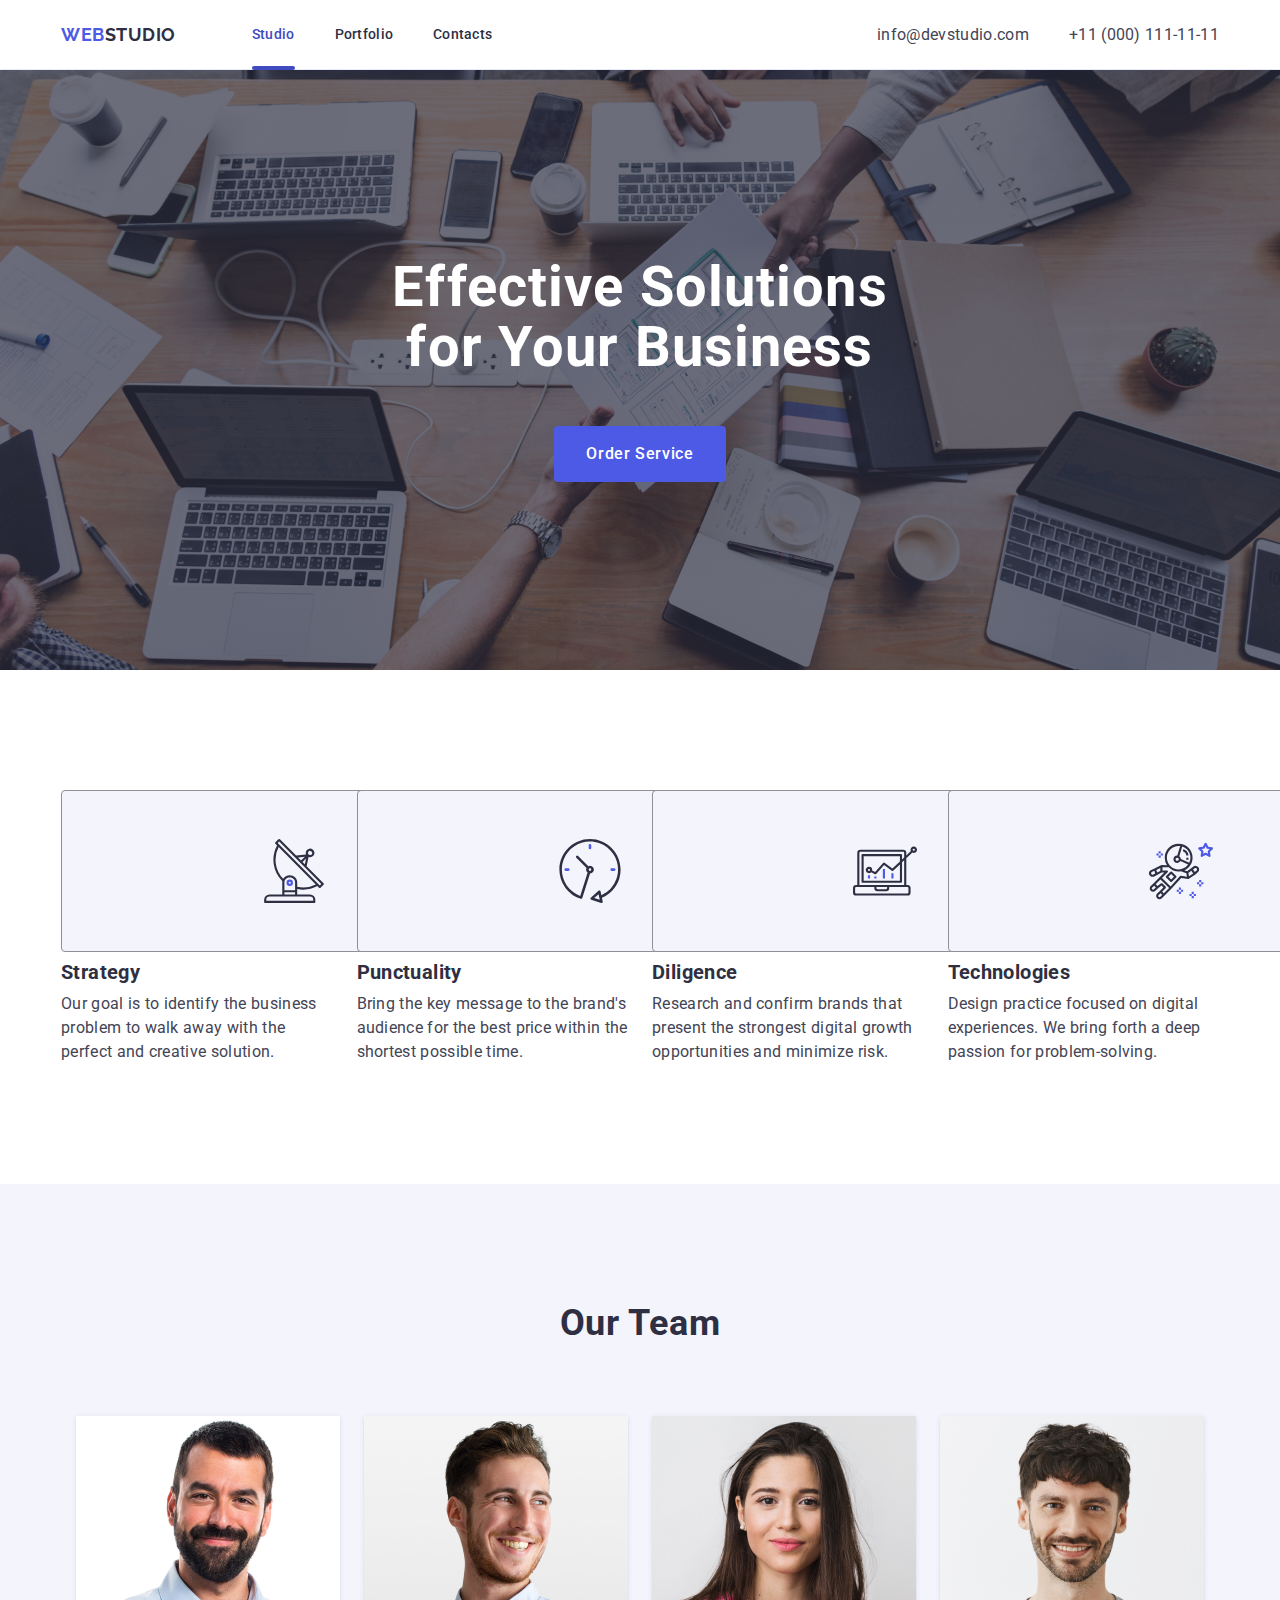
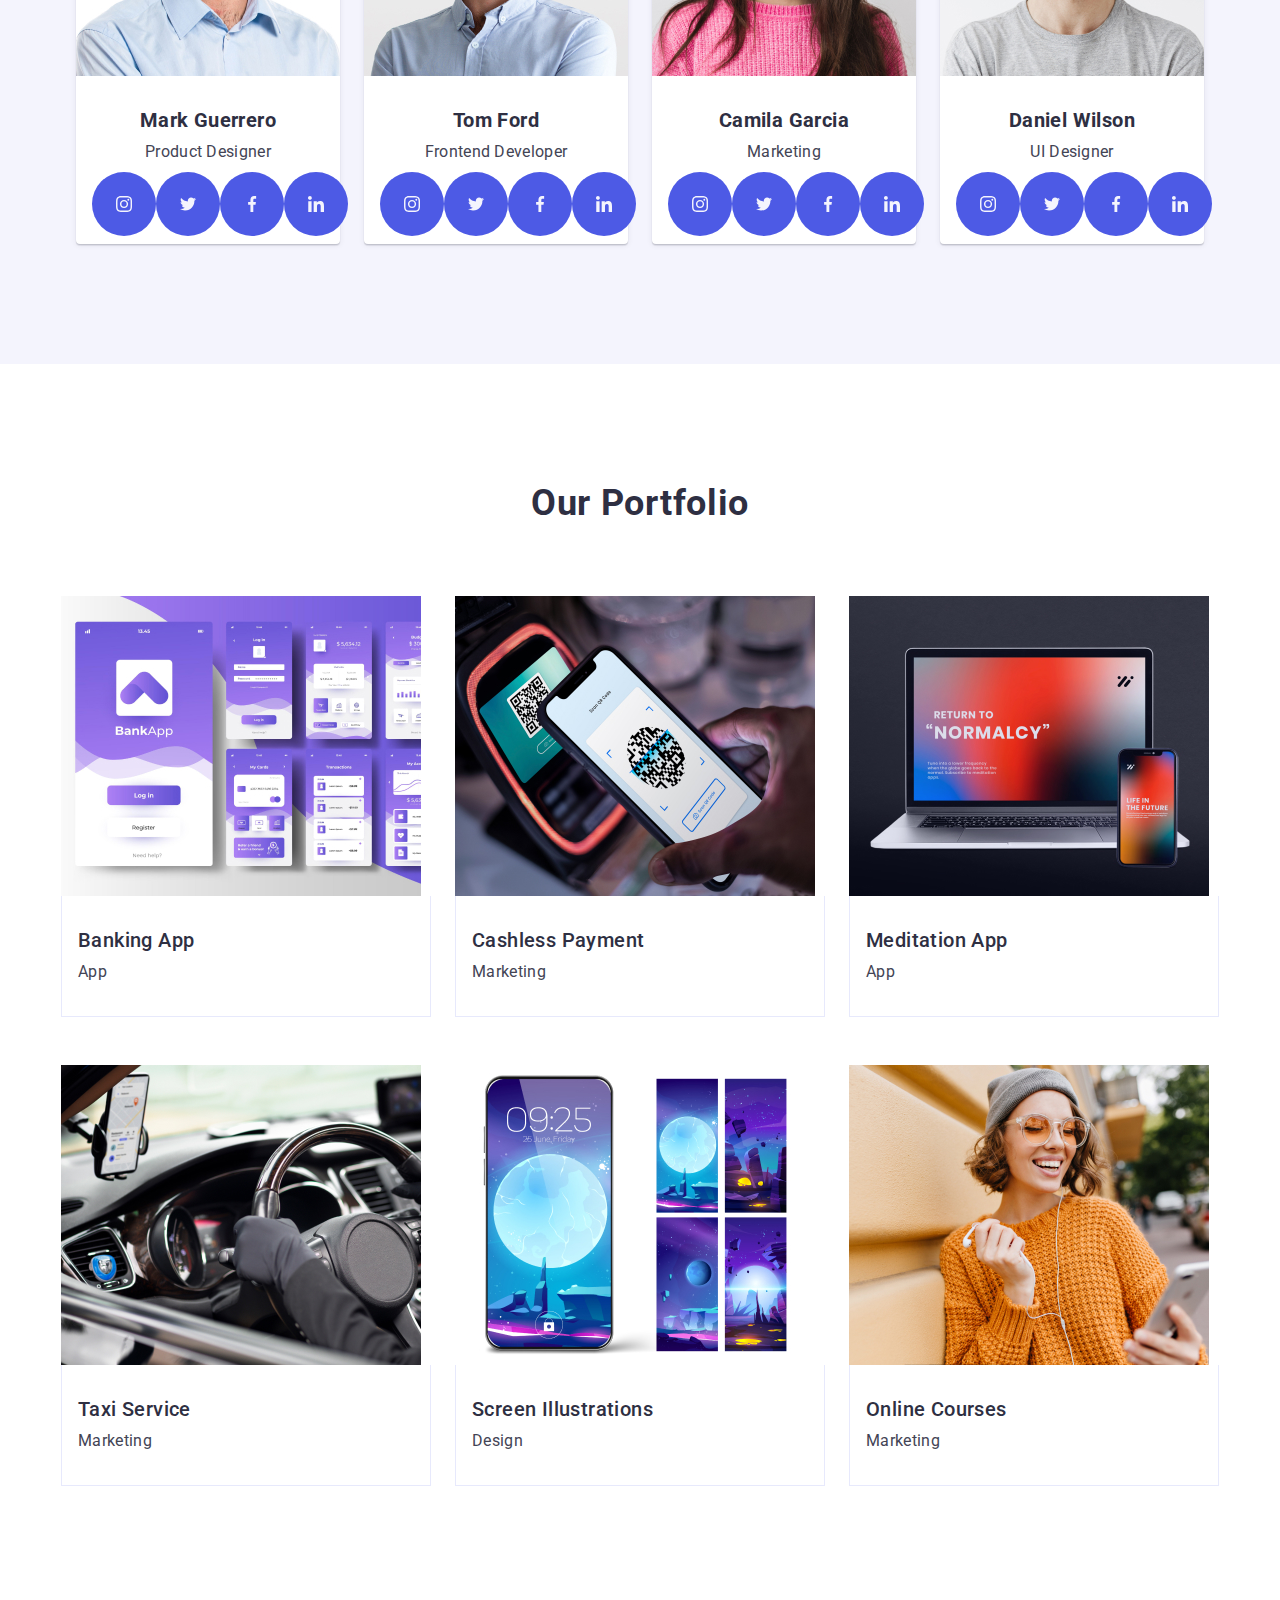
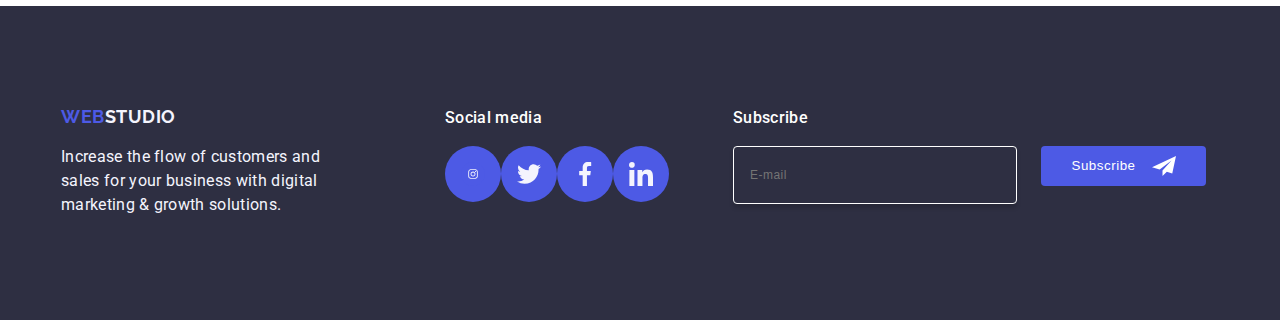
==== index.html @ 051423ef "Update index.html" ====
<!DOCTYPE html>
<html lang="en">
  <head>
    <meta charset="UTF-8" />
    <meta name="viewport" content="width=device-width, initial-scale=1.0" />
    <link rel="preconnect" href="https://fonts.googleapis.com" />
    <link rel="preconnect" href="https://fonts.gstatic.com" crossorigin />

    <link
      href="https://fonts.googleapis.com/css2?family=Raleway:wght@700&family=Roboto:wght@400;500;700&display=swap"
      rel="stylesheet"
    />
    <title>Document</title>
    <link
      rel="stylesheet"
      href="https://cdnjs.cloudflare.com/ajax/libs/modern-normalize/2.0.0/modern-normalize.min.css"
      integrity="sha512-4xo8blKMVCiXpTaLzQSLSw3KFOVPWhm/TRtuPVc4WG6kUgjH6J03IBuG7JZPkcWMxJ5huwaBpOpnwYElP/m6wg=="
      crossorigin="anonymous"
      referrerpolicy="no-referrer"
    />
    <link rel="stylesheet" href="./css/styles.css" />
  </head>
  <body>
    <!-- HEADER -->

    <header class="main-page">
      <div class="top-page container">
        <nav class="main-page-nav">
          <a class="logo" href="./index.html"
            >Web<span class="logo-studio">Studio</span></a
          >
          <ul class="nav-link-ul">
            <li class="nav-link-li">
              <a class="nav-link nav-link-aft" href="./index.html">Studio</a>
            </li>
            <li class="nav-link-li">
              <a class="nav-link" href="">Portfolio</a>
            </li>
            <li class="nav-link-li">
              <a class="nav-link" href="">Contacts</a>
            </li>
          </ul>
        </nav>

        <address class="address-link">
          <ul class="address-link-ul">
            <li>
              <a class="link" href="mailto:info@devstudio.com"
                >info@devstudio.com</a
              >
            </li>
            <li>
              <a class="link" href="tel:+110001111111">+11 (000) 111-11-11</a>
            </li>
          </ul>
        </address>
        <button class="open-menu-btn" type="button">
          <svg class="open-menu-icon" width="24" height="24">
            <use href="./images/icons.svg#icon-icon-menu"></use>
          </svg>
        </button>
      </div>
      <!-- MOBILE MENU -->

      <div class="mobile-menu">
        <button class="mobile-menu-btn" type="button">
          <svg class="mobile-menu-svg" width="8" height="8">
            <use href="./images/icons.svg#icon-close"></use>
          </svg>
        </button>
        <div>
          <nav class="mobile-menu-nav">
            <ul class="mobile-nav-list">
              <li>
                <a class="mobile-nav-link nav-link-aft" href="./index.html"
                  >Studio</a
                >
              </li>
              <li><a class="mobile-nav-link" href="">Portfolio</a></li>
              <li><a class="mobile-nav-link" href="">Contacts</a></li>
            </ul>
          </nav>
        </div>
        <div>
          <address class="mobile-address">
            <ul class="mobile-address-list">
              <li class="mobile-address-item">
                <a class="mobile-address-link" href="tel:+110001111111"
                  >+11 (000) 111-11-11</a
                >
              </li>
              <li class="mobile-address-item">
                <a
                  class="mobile-address-link mobile-mailto"
                  href="mailto:info@devstudio.com"
                  >info@devstudio.com</a
                >
              </li>
            </ul>
          </address>
          <ul class="mobile-icon">
            <li class="mobile-list-icon">
              <a
                class="mobile-icon-link"
                href="https://www.instagram.com/"
                target="_blank"
              >
                <svg class="mobile-svg" width="24" height="24">
                  <use href="./images/icons.svg#icon-instagram"></use>
                </svg>
              </a>
            </li>
            <li class="mobile-list-icon">
              <a
                class="mobile-icon-link"
                href="https://twitter.com/"
                target="_blank"
              >
                <svg class="mobile-svg" width="24" height="24">
                  <use href="./images/icons.svg#icon-twitter"></use>
                </svg>
              </a>
            </li>
            <li class="mobile-list-icon">
              <a
                class="mobile-icon-link"
                href="https://www.facebook.com/"
                target="_blank"
              >
                <svg class="mobile-svg" width="24" height="24">
                  <use href="./images/icons.svg#icon-facebook"></use>
                </svg>
              </a>
            </li>
            <li class="mobile-list-icon">
              <a
                class="mobile-icon-link"
                href="https://www.linkedin.com/"
                target="_blank"
              >
                <svg class="mobile-svg" width="24" height="24">
                  <use href="./images/icons.svg#icon-linkedin"></use>
                </svg>
              </a>
            </li>
          </ul>
        </div>
      </div>
    </header>
    <main>
      <!-- SECTION HERO -->

      <section class="hero">
        <div class="container">
          <h1 class="hero-fsb">Effective Solutions for Your Business</h1>
          <button class="container-hero-fsb" type="button">
            Order Service
          </button>
        </div>
      </section>

      <!-- SECTION TASKS -->

      <section class="tasks">
        <div class="container">
          <h2 class="visually-hidden">Features</h2>
          <ul class="tasks-two-ul">
            <li class="tasks-container">
              <div class="icons-one">
                <svg class="icons-styles" width="64" height="64">
                  <use href="./images/icons.svg#icon-antenna"></use>
                </svg>
              </div>
              <h3 class="tasks-two">Strategy</h3>
              <p class="tasks-text">
                Our goal is to identify the business problem to walk away with
                the perfect and creative solution.
              </p>
            </li>
            <li class="tasks-container">
              <div class="icons-one">
                <svg class="icons-styles" width="64" height="64">
                  <use href="./images/icons.svg#icon-clock"></use>
                </svg>
              </div>
              <h3 class="tasks-two">Punctuality</h3>
              <p class="tasks-text">
                Bring the key message to the brand's audience for the best price
                within the shortest possible time.
              </p>
            </li>
            <li class="tasks-container">
              <div class="icons-one">
                <svg class="icons-styles" width="64" height="64">
                  <use href="./images/icons.svg#icon-diagram"></use>
                </svg>
              </div>
              <h3 class="tasks-two">Diligence</h3>
              <p class="tasks-text">
                Research and confirm brands that present the strongest digital
                growth opportunities and minimize risk.
              </p>
            </li>
            <li class="tasks-container">
              <div class="icons-one">
                <svg class="icons-styles" width="64" height="64">
                  <use href="./images/icons.svg#icon-astronaut"></use>
                </svg>
              </div>
              <h3 class="tasks-two">Technologies</h3>
              <p class="tasks-text">
                Design practice focused on digital experiences. We bring forth a
                deep passion for problem-solving.
              </p>
            </li>
          </ul>
        </div>
      </section>

      <!-- SECTION TEAM -->

      <section class="team">
        <div class="container team-container">
          <h2 class="team-list">Our Team</h2>
          <ul class="team-list-ul">
            <li class="team-list-one">
              <img
                class="picture-team"
                srcset="
                  ./images/mark_guerrero.jpg   1x,
                  ./images/mark_guerrero2x.jpg 2x
                "
                src="./images/mark_guerrero.jpg"
                alt="MG.jpg"
                width="264"
                height="260"
              />
              <div class="container-tasks-text">
                <h3 class="tasks-two-one">Mark Guerrero</h3>
                <p class="team-text">Product Designer</p>
                <ul class="team_icons_ul">
                  <li class="team_icons_li">
                    <a class="team_icons_a" href="">
                      <svg class="team_icons" width="16" height="16">
                        <use href="./images/icons.svg#icon-instagram"></use>
                      </svg>
                    </a>
                  </li>
                  <li class="team_icons_li">
                    <a class="team_icons_a" href="">
                      <svg class="team_icons" width="16" height="16">
                        <use href="./images/icons.svg#icon-twitter"></use>
                      </svg>
                    </a>
                  </li>
                  <li class="team_icons_li">
                    <a class="team_icons_a" href="">
                      <svg class="team_icons" width="16" height="16">
                        <use href="./images/icons.svg#icon-facebook"></use>
                      </svg>
                    </a>
                  </li>
                  <li class="team_icons_li">
                    <a class="team_icons_a" href="">
                      <svg class="team_icons" width="16" height="16">
                        <use href="./images/icons.svg#icon-linkedin"></use>
                      </svg>
                    </a>
                  </li>
                </ul>
              </div>
            </li>

            <li class="team-list-one">
              <img
                class="picture-team"
                srcset="./images/tom_ford.jpg 1x, ./images/tom_ford2x.jpg 2x"
                src="./images/tom_ford.jpg"
                alt="TF.jpg"
                width="264"
                height="260"
              />
              <div class="container-tasks-text">
                <h3 class="tasks-two-one">Tom Ford</h3>
                <p class="team-text">Frontend Developer</p>
                <ul class="team_icons_ul">
                  <li class="team_icons_li">
                    <a class="team_icons_a" href="">
                      <svg class="team_icons" width="16" height="16">
                        <use href="./images/icons.svg#icon-instagram"></use>
                      </svg>
                    </a>
                  </li>
                  <li class="team_icons_li">
                    <a class="team_icons_a" href="">
                      <svg class="team_icons" width="16" height="16">
                        <use href="./images/icons.svg#icon-twitter"></use>
                      </svg>
                    </a>
                  </li>
                  <li class="team_icons_li">
                    <a class="team_icons_a" href="">
                      <svg class="team_icons" width="16" height="16">
                        <use href="./images/icons.svg#icon-facebook"></use>
                      </svg>
                    </a>
                  </li>
                  <li class="team_icons_li">
                    <a class="team_icons_a" href="">
                      <svg class="team_icons" width="16" height="16">
                        <use href="./images/icons.svg#icon-linkedin"></use>
                      </svg>
                    </a>
                  </li>
                </ul>
              </div>
            </li>

            <li class="team-list-one">
              <img
                class="picture-team"
                srcset="
                  ./images/camila_garcia.jpg   1x,
                  ./images/camila_garcia2x.jpg 2x
                "
                src="./images/camila_garcia.jpg"
                alt="CG.jpg"
                width="264"
                height="260"
              />
              <div class="container-tasks-text">
                <h3 class="tasks-two-one">Camila Garcia</h3>
                <p class="team-text">Marketing</p>
                <ul class="team_icons_ul">
                  <li class="team_icons_li">
                    <a class="team_icons_a" href="">
                      <svg class="team_icons" width="16" height="16">
                        <use href="./images/icons.svg#icon-instagram"></use>
                      </svg>
                    </a>
                  </li>
                  <li class="team_icons_li">
                    <a class="team_icons_a" href="">
                      <svg class="team_icons" width="16" height="16">
                        <use href="./images/icons.svg#icon-twitter"></use>
                      </svg>
                    </a>
                  </li>
                  <li class="team_icons_li">
                    <a class="team_icons_a" href="">
                      <svg class="team_icons" width="16" height="16">
                        <use href="./images/icons.svg#icon-facebook"></use>
                      </svg>
                    </a>
                  </li>
                  <li class="team_icons_li">
                    <a class="team_icons_a" href="">
                      <svg class="team_icons" width="16" height="16">
                        <use href="./images/icons.svg#icon-linkedin"></use>
                      </svg>
                    </a>
                  </li>
                </ul>
              </div>
            </li>

            <li class="team-list-one">
              <img
                class="picture-team"
                srcset="
                  ./images/daniel_wilson.jpg   1x,
                  ./images/daniel_wilson2x.jpg 2x
                "
                src="./images/daniel_wilson.jpg"
                alt="DW.jpg"
                width="264"
                height="260"
              />
              <div class="container-tasks-text">
                <h3 class="tasks-two-one">Daniel Wilson</h3>
                <p class="team-text">UI Designer</p>
                <ul class="team_icons_ul">
                  <li class="team_icons_li">
                    <a class="team_icons_a" href="">
                      <svg class="team_icons" width="16" height="16">
                        <use href="./images/icons.svg#icon-instagram"></use>
                      </svg>
                    </a>
                  </li>
                  <li class="team_icons_li">
                    <a class="team_icons_a" href="">
                      <svg class="team_icons" width="16" height="16">
                        <use href="./images/icons.svg#icon-twitter"></use>
                      </svg>
                    </a>
                  </li>
                  <li class="team_icons_li">
                    <a class="team_icons_a" href="">
                      <svg class="team_icons" width="16" height="16">
                        <use href="./images/icons.svg#icon-facebook"></use>
                      </svg>
                    </a>
                  </li>
                  <li class="team_icons_li">
                    <a class="team_icons_a" href="">
                      <svg class="team_icons" width="16" height="16">
                        <use href="./images/icons.svg#icon-linkedin"></use>
                      </svg>
                    </a>
                  </li>
                </ul>
              </div>
            </li>
          </ul>
        </div>
      </section>

      <!-- SECTION FOUR -->

      <section class="section-four">
        <div class="container">
          <h2 class="team-list-four">Our Portfolio</h2>
          <ul class="portfolio-ul">
            <li class="portfolio-container">
              <div class="portfolio-img">
                <picture>
                  <source
                    media="(min-width: 1158px )"
                    srcset="
                      ./images/bank_app.jpg   1x,
                      ./images/bank_app2x.jpg 2x
                    "
                  />
                  <source
                    media="(min-width: 768px )"
                    srcset="
                      ./images/bank_app-tab1x.jpg 1x,
                      ./images/bank_app-tab2x.jpg 2x
                    "
                  />
                  <source
                    media="(max-width: 767px )"
                    srcset="
                      ./images/bank_app-mob1x.jpg 1x,
                      ./images/bank_app-mob2x.jpg 2x
                    "
                  />
                  <img
                    class="picture-four"
                    src="./images/bank_app.jpg"
                    alt="BA"
                    width="360"
                    height="300"
                  />
                </picture>
                <p class="text-portfolio">
                  14 Stylish and User-Friendly App Design Concepts · Task
                  Manager App · Calorie Tracker App · Exotic Fruit Ecommerce App
                  · Cloud Storage App
                </p>
              </div>
              <div class="container-pf-tt">
                <h3 class="portfolio">Banking App</h3>
                <p class="portfolio-text">App</p>
              </div>
            </li>
            <li class="portfolio-container">
              <div class="portfolio-img">
                <picture>
                  <source
                    media="(min-width: 1158px )"
                    srcset="
                      ./images/cashless_payment.jpg   1x,
                      ./images/cashless_payment2x.jpg 2x
                    "
                  />
                  <source
                    media="(min-width: 768px )"
                    srcset="
                      ./images/cashless_payment-tab1x.jpg 1x,
                      ./images/cashless_payment-tab2x.jpg 2x
                    "
                  />
                  <source
                    media="(max-width: 767px )"
                    srcset="
                      ./images/cashless_payment-mob1x.jpg 1x,
                      ./images/cashless_payment-mob1x.jpg 1x
                    "
                  />
                  <img
                    class="picture-four"
                    src="./images/cashless_payment.jpg"
                    alt="CP"
                    width="360"
                    height="300"
                  />
                </picture>
                <p class="text-portfolio">
                  14 Stylish and User-Friendly App Design Concepts · Task
                  Manager App · Calorie Tracker App · Exotic Fruit Ecommerce App
                  · Cloud Storage App
                </p>
              </div>
              <div class="container-pf-tt">
                <h3 class="portfolio">Cashless Payment</h3>
                <p class="portfolio-text">Marketing</p>
              </div>
            </li>
            <li class="portfolio-container">
              <div class="portfolio-img">
                <picture>
                  <source
                    media="(min-width: 1158px )"
                    srcset="
                      ./images/meditation_app.jpg   1x,
                      ./images/meditation_app2x.jpg 2x
                    "
                  />
                  <source
                    media="(min-width: 768px )"
                    srcset="
                      ./images/meditation_app-tab1x.jpg 1x,
                      ./images/meditation_app-tab2x.jpg 2x
                    "
                  />
                  <source
                    media="(max-width: 767px )"
                    srcset="
                      ./images/meditation_app-mob1x.jpg 1x,
                      ./images/meditation_app-mob2x.jpg 2x
                    "
                  />
                  <img
                    class="picture-four"
                    src="./images/meditation_app.jpg"
                    alt="MA"
                    width="360"
                    height="300"
                  />
                </picture>
                <p class="text-portfolio">
                  14 Stylish and User-Friendly App Design Concepts · Task
                  Manager App · Calorie Tracker App · Exotic Fruit Ecommerce App
                  · Cloud Storage App
                </p>
              </div>
              <div class="container-pf-tt">
                <h3 class="portfolio">Meditation App</h3>
                <p class="portfolio-text">App</p>
              </div>
            </li>
            <li class="portfolio-container">
              <div class="portfolio-img">
                <picture>
                  <source
                    media="(min-width: 1158px )"
                    srcset="
                      ./images/taxi_service.jpg   1x,
                      ./images/taxi_service2x.jpg 2x
                    "
                  />
                  <source
                    media="(min-width: 768px )"
                    srcset="
                      ./images/taxi_service-tab1x.jpg 1x,
                      ./images/taxi_service-tab2x.jpg 2x
                    "
                  />
                  <source
                    media="(max-width: 767px )"
                    srcset="
                      ./images/taxi_service-mob1x.jpg 1x,
                      ./images/taxi_service-mob2x.jpg 2x
                    "
                  />
                  <img
                    class="picture-four"
                    src="./images/taxi_service.jpg"
                    alt="TS"
                    width="360"
                    height="300"
                  />
                </picture>
                <p class="text-portfolio">
                  14 Stylish and User-Friendly App Design Concepts · Task
                  Manager App · Calorie Tracker App · Exotic Fruit Ecommerce App
                  · Cloud Storage App
                </p>
              </div>
              <div class="container-pf-tt">
                <h3 class="portfolio">Taxi Service</h3>
                <p class="portfolio-text">Marketing</p>
              </div>
            </li>
            <li class="portfolio-container">
              <div class="portfolio-img">
                <picture>
                  <source
                    media="(min-width: 1158px )"
                    srcset="
                      ./images/screen_illustrations.jpg   1x,
                      ./images/screen_illustrations2x.jpg 2x
                    "
                  />
                  <source
                    media="(min-width: 768px )"
                    srcset="
                      ./images/screen_illustrations-tab1x.jpg 1x,
                      ./images/screen_illustrations-tab2x.jpg 2x
                    "
                  />
                  <source
                    media="(max-width: 767px )"
                    srcset="
                      ./images/screen_illustrations-mob1x.jpg 1x,
                      ./images/screen_illustrations-mob2x.jpg 2x
                    "
                  />
                  <img
                    class="picture-four"
                    src="./images/screen_illustrations.jpg"
                    alt="SI"
                    width="360"
                    height="300"
                  />
                </picture>
                <p class="text-portfolio">
                  14 Stylish and User-Friendly App Design Concepts · Task
                  Manager App · Calorie Tracker App · Exotic Fruit Ecommerce App
                  · Cloud Storage App
                </p>
              </div>
              <div class="container-pf-tt">
                <h3 class="portfolio">Screen Illustrations</h3>
                <p class="portfolio-text">Design</p>
              </div>
            </li>
            <li class="portfolio-container">
              <div class="portfolio-img">
                <picture>
                  <source
                    media="(min-width: 1158px )"
                    srcset="
                      ./images/online_courses.jpg   1x,
                      ./images/online_courses2x.jpg 2x
                    "
                  />
                  <source
                    media="(min-width: 768px )"
                    srcset="
                      ./images/online_courses-tab1x.jpg 1x,
                      ./images/online_courses-tab2x.jpg 2x
                    "
                  />
                  <source
                    media="(max-width: 767px )"
                    srcset="
                      ./images/online_courses-mob1x.jpg 1x,
                      ./images/online_courses-mob2x.jpg 2x
                    "
                  />
                  <img
                    class="picture-four"
                    src="./images/online_courses.jpg"
                    alt="OC"
                    width="360"
                    height="300"
                  />
                </picture>
                <p class="text-portfolio">
                  14 Stylish and User-Friendly App Design Concepts · Task
                  Manager App · Calorie Tracker App · Exotic Fruit Ecommerce App
                  · Cloud Storage App
                </p>
              </div>
              <div class="container-pf-tt">
                <h3 class="portfolio">Online Courses</h3>
                <p class="portfolio-text">Marketing</p>
              </div>
            </li>
          </ul>
        </div>
      </section>
    </main>

    <!-- FOOTER -->

    <footer class="exercise">
      <div class="container exercise-container">
        <div class="exercise-text-link">
          <a class="link-exercise" href="./index.html"
            >Web<span class="wort-exercise">Studio</span></a
          >
          <p class="exercise-text">
            Increase the flow of customers and sales for your business with
            digital marketing & growth solutions.
          </p>
        </div>
        <div class="exercise-icons">
          <p class="exercise-text-p">Social media</p>
          <ul class="exercise-icons-ul">
            <li class="exercise-icons-li">
              <a class="exercise-icons-a" href="">
                <svg class="exercise-icons" width="24" height="24">
                  <use href="./images/icons.svg#icon-Ellipse"></use>
                </svg>
              </a>
            </li>
            <li class="exercise-icons-li">
              <a class="exercise-icons-a" href="">
                <svg class="exercise-icons" width="24" height="24">
                  <use href="./images/icons.svg#icon-twitter"></use>
                </svg>
              </a>
            </li>
            <li class="exercise-icons-li">
              <a class="exercise-icons-a" href="">
                <svg class="exercise-icons" width="24" height="24">
                  <use href="./images/icons.svg#icon-facebook"></use>
                </svg>
              </a>
            </li>
            <li class="exercise-icons-li">
              <a class="exercise-icons-a" href="">
                <svg class="exercise-icons" width="24" height="24">
                  <use href="./images/icons.svg#icon-linkedin"></use>
                </svg>
              </a>
            </li>
          </ul>
        </div>
        <div class="form-footer">
          <p class="form-footer-p">Subscribe</p>
          <form class="form-footer-f" autocomplete="off">
            <label class="form-footer-l">
              <input
                class="form-footer-i"
                name="email"
                type="email"
                placeholder="E-mail"
              />
            </label>
            <button class="form-footer-btn" type="submit">
              Subscribe
              <svg class="form-footer-icons" width="24" height="24">
                <use href="./images/icons.svg#icon-frame"></use>
              </svg>
            </button>
          </form>
        </div>
      </div>
    </footer>

    <!-- MODAL -->

    <div class="backdrop">
      <div class="modal">
        <button class="close-button" type="button">
          <svg class="icon-close" width="8" height="8">
            <use href="./images/icons.svg#icon-close"></use>
          </svg>
        </button>
        <p class="modal-title">Leave your contacts and we will call you back</p>
        <form>
          <div class="div-label">
            <label class="md-label" for="user-name">Name</label>
            <div class="div-input">
              <input
                class="md-input"
                type="text"
                name="user-name"
                id="user-name"
              />
              <svg class="icon-label" width="18" height="24">
                <use href="./images/icons.svg#icon-person"></use>
              </svg>
            </div>
          </div>
          <div class="div-label">
            <label class="md-label" for="user-tel">Phone</label>
            <div class="div-input">
              <input
                class="md-input"
                type="tel"
                name="user-tel"
                id="user-tel"
              />
              <svg class="icon-label" width="18" height="24">
                <use href="./images/icons.svg#icon-phone"></use>
              </svg>
            </div>
          </div>
          <div class="div-label">
            <label class="md-label" for="user-email">Email</label>
            <div class="div-input">
              <input
                class="md-input"
                type="email"
                name="user-email"
                id="user-email"
              />
              <svg class="icon-label" width="18" height="24">
                <use href="./images/icons.svg#icon-email"></use>
              </svg>
            </div>
          </div>
          <div class="div-textarea">
            <label class="md-label" for="user-comment">Comment </label>
            <textarea
              name="user-comment"
              class="md-textarea"
              rows="6"
              placeholder="Text input"
              id="user-comment"
            ></textarea>
          </div>
          <div class="div-checkbox">
            <input
              class="checkbox visually-hidden"
              type="checkbox"
              name="user-privacy"
              value="true"
              id="user-privacy"
            />
            <label class="label-checkbox" for="user-privacy">
              <span class="span-checkbox">
                <svg class="icon-checkbox" width="10" height="8">
                  <use href="./images/icons.svg#icon-done"></use>
                </svg> </span
              ><span>
                accept the terms and conditions of the
                <a class="privacy-policy" href="#">Privacy Policy</a></span
              >
            </label>
          </div>
          <button class="modal-button" type="submit">Send</button>
        </form>
      </div>
    </div>
  </body>
</html>
---- css/styles.css ----
body {
  color: #434455;
  font-family: "Roboto", sans-serif;
  background-color: #ffffff;
  margin: 0;
}

ul li {
  list-style-type: none;
  margin-top: 0;
  margin-bottom: 0;
  padding-left: 0;
  display: block;
  margin: 0;
  padding: 0;
}

ul {
  margin: 0;
  padding: 0;
}

a {
  text-decoration: none;
}

h1,
h2,
h3,
h4,
p {
  margin-top: 0;
  margin-bottom: 0;
}

img {
  display: block;
  max-width: 100%;
  height: auto;
}

.container {
  max-width: 320px;
  padding-left: 16px;
  padding-right: 16px;
  margin-left: auto;
  margin-right: auto;
}

@media screen and (min-width: 768px) {
  .container {
    max-width: 768px;
  }
}

@media screen and (min-width: 1158px) {
  .container {
    max-width: 1158px;
    padding-left: 15px;
    padding-right: 15px;
  }
}

/* <!-- HEADER --> */

.main-page {
  border-bottom: 1px solid #e7e9fc;
  box-shadow: 0px 1px 6px 0px rgba(46, 47, 66, 0.08),
    0px 1px 1px 0px rgba(46, 47, 66, 0.16),
    0px 2px 1px 0px rgba(46, 47, 66, 0.08);
}

.top-page {
  display: flex;
  align-items: center;
  justify-content: space-between;
}

.main-page-nav {
  display: flex;
  align-items: center;
}

.logo {
  color: #4d5ae5;
  font-family: Raleway, sans-serif;
  font-size: 18px;
  font-weight: 700;
  line-height: 1.17;
  letter-spacing: 0.03em;
  text-transform: uppercase;
  align-items: center;
  flex-shrink: 0;
  padding: 16px 0;
}

.logo-studio {
  color: #2e2f42;
  font-style: normal;
  line-height: 1.17;
  letter-spacing: 0.03em;
  text-transform: uppercase;
}

.nav-link-ul {
  display: none;
  gap: 40px;
}

.nav-link {
  display: block;
  color: #2e2f42;
  font-size: 14px;
  font-weight: 500;
  line-height: 1.5;
  letter-spacing: 0.02em;
  padding: 24px 0;
  position: relative;
  transition-property: color;
  transition-duration: 250ms;
  transition-timing-function: cubic-bezier(0.4, 0, 0.2, 1);
}

.main-page-nav .nav-link:hover,
.main-page-nav .nav-link:focus {
  color: #404bbf;
}

.nav-link-aft {
  color: #404bbf;
}

.address-link {
  display: none;
  font-style: normal;
  margin-left: auto;
}

.open-menu-btn {
  padding: 0;
  line-height: 0;
  cursor: pointer;
  background-color: transparent;
  border: none;
}

@media screen and (min-width: 768px) {
  .nav-link-ul {
    display: flex;
  }

  .logo {
    margin-right: 120px;
  }

  .address-link {
    display: block;
  }

  .address-link-ul {
    display: flex;
    flex-direction: column;
    gap: 12px;
  }

  .link {
    color: #434455;
    font-size: 12px;
    line-height: 1.17;
    letter-spacing: 0.04em;
    transition-property: color;
    transition-duration: 250ms;
    transition-timing-function: cubic-bezier(0.4, 0, 0.2, 1);
  }

  .link:hover,
  .link:focus {
    color: #404bbf;
  }

  .open-menu-btn {
    display: none;
  }

  .nav-link-aft::after {
    width: 100%;
    height: 4px;
    background-color: #404bbf;
    content: "";
    position: absolute;
    display: block;
    left: 0;
    border-radius: 2px;
    bottom: -1px;
  }
}

@media screen and (min-width: 1158px) {
  .logo {
    margin-right: 76px;
  }

  .address-link-ul {
    flex-direction: row;
    gap: 40px;
  }

  .link {
    font-size: 16px;
    line-height: 1.5;
    letter-spacing: 0.02em;
  }

  .nav-link-aft::after {
    width: 100%;
    height: 4px;
    background-color: #404bbf;
    content: "";
    position: absolute;
    display: block;
    left: 0;
    border-radius: 2px;
    bottom: -1px;
  }
}

/* <!-- MOBILE MENU --> */

.mobile-menu {
  width: 100vw;
  height: 100vh;
  position: fixed;
  top: 0;
  left: 0;
  background: #fff;
  padding: 72px 24px 40px 16px;
  display: flex;
  flex-direction: column;
  justify-content: space-between;
  overflow: auto;
  opacity: 0;
  pointer-events: none;
  visibility: hidden;
}

.mobile-menu-btn {
  display: flex;
  position: absolute;
  border-radius: 50%;
  justify-content: center;
  align-items: center;
  top: 24px;
  right: 24px;
  width: 24px;
  height: 24px;
  border: 1px solid #e7e9fc;
  cursor: pointer;
  color: #2e2f42;
  background-color: #fff;
}

.mobile-menu-svg {
  display: flex;
  margin: 0 auto;
}

.mobile-nav-list :not(:last-child) {
  margin-bottom: 40px;
}

.mobile-nav-link {
  color: #2e2f42;
  font-family: Roboto;
  font-size: 36px;
  font-style: normal;
  font-weight: 700;
  line-height: 1.1;
  letter-spacing: 0.02em;
  text-transform: capitalize;
}

.nav-link-aft {
  color: #404bbf;
}

.mobile-address {
  margin-bottom: 48px;
}

.mobile-address-list :not(:last-child) {
  margin-bottom: 24px;
}

.mobile-address-link {
  color: #4d5ae5;
  font-family: Roboto;
  font-size: 20px;
  font-style: normal;
  font-weight: 500;
  line-height: 1.2;
  letter-spacing: 0.02em;
}

.mobile-mailto {
  color: #434455;
}

.mobile-icon {
  display: flex;
  gap: 40px;
}

.mobile-list-icon {
  width: 40px;
  height: 40px;
}

.mobile-icon-link {
  display: flex;
  width: 100%;
  height: 100%;
  justify-content: center;
  align-items: center;
  flex-shrink: 0;
  background-color: #4d5ae5;
  border-radius: 50%;
  padding: 8px;
}

/* <!-- SECTION HERO --> */

.hero {
  padding: 72px 0;
  background: #2e2f42;
  background-image: linear-gradient(
      to bottom,
      rgba(46, 47, 66, 0.7),
      rgba(46, 47, 66, 0.7)
    ),
    url(../images/people-office-mob1x.jpg);
  background-repeat: no-repeat;
  background-position: center;
  background-size: cover;
  margin: 0 auto;
}

@media screen and (min-device-pixel-ratio: 2),
  (min-resolution: 192dpi),
  (min-resolution: 2dppx) {
  .hero {
    background-image: linear-gradient(
        to bottom,
        rgba(46, 47, 66, 0.7),
        rgba(46, 47, 66, 0.7)
      ),
      url(../images/people-office-mob2x.jpg);
  }
}

.hero-fsb {
  color: #fff;
  font-size: 36px;
  font-weight: 700;
  line-height: 1.11;
  text-align: center;
  letter-spacing: 0.02em;
  margin: 0 auto;
  margin-bottom: 72px;
  width: 169px;
  height: 160px;
}

.container-hero-fsb {
  cursor: pointer;
  color: #fff;
  background: #4d5ae5;
  font-family: Roboto, sans-serif;
  font-size: 16px;
  font-style: normal;
  font-weight: 500;
  line-height: 1.5;
  letter-spacing: 0.04em;
  border-radius: 4px;
  display: block;
  padding: 16px 32px;
  align-items: flex-start;
  gap: 10px;
  margin: 0 auto;
  border: none;
  transition-property: background-color;
  transition-duration: 250ms;
  transition-timing-function: cubic-bezier(0.4, 0, 0.2, 1);
}

.button:hover,
.button:focus {
  background-color: #404bbf;
}

@media screen and (min-width: 768px) {
  .hero {
    padding: 112px 0;
    background-image: linear-gradient(
        to bottom,
        rgba(46, 47, 66, 0.7),
        rgba(46, 47, 66, 0.7)
      ),
      url(../images/people-office-tab1x.jpg);
  }

  @media screen and (min-device-pixel-ratio: 2),
    (min-resolution: 192dpi),
    (min-resolution: 2dppx) {
    .hero {
      background-image: linear-gradient(
          to bottom,
          rgba(46, 47, 66, 0.7),
          rgba(46, 47, 66, 0.7)
        ),
        url(../images/people-office-tab2x.jpg);
    }
  }

  .hero-fsb {
    font-size: 56px;
    width: 496px;
    height: 120px;
    line-height: 1.07;
    margin-bottom: 36px;
  }
}

@media screen and (min-width: 1158px) {
  .hero {
    padding: 188px 0;
    max-width: 1440px;
    background-image: linear-gradient(
        to bottom,
        rgba(46, 47, 66, 0.7),
        rgba(46, 47, 66, 0.7)
      ),
      url(../images/people-office.jpg);
  }

  @media screen and (min-device-pixel-ratio: 2),
    (min-resolution: 192dpi),
    (min-resolution: 2dppx) {
    .hero {
      background-image: linear-gradient(
          to bottom,
          rgba(46, 47, 66, 0.7),
          rgba(46, 47, 66, 0.7)
        ),
        url(../images/people-office2x.jpg);
    }
  }

  .hero-fsb {
    margin-bottom: 48px;
  }
}

/* <!-- SECTION TASKS --> */

.tasks {
  padding: 96px 0;
}

.tasks-two-ul {
  display: flex;
  flex-wrap: wrap;
  gap: 72px;
}

.tasks-container {
  width: 100%;
}

.icons-one {
  display: none;
  border-radius: 4px;
  border: 1px solid #8e8f99;
  background: #f4f4fd;
  width: 264px;
  height: 112px;
  padding: 24px 100px;
  margin-bottom: 8px;
  justify-content: center;
  align-items: center;
}

.icons-styles {
  width: 64px;
  height: 64px;
  align-items: center;
  background-position: center;
  background-repeat: no-repeat;
  position: absolute;
  background-size: contain;
  color: #2e2f42;
  content: "";
}

.tasks-two {
  margin-bottom: 8px;
  color: #2e2f42;
  text-align: center;
  font-size: 36px;
  line-height: 1.11;
  letter-spacing: 0.02em;
  text-transform: capitalize;
}

.tasks-text {
  color: #434455;
  font-weight: 500;
  font-size: 16px;
  line-height: 1.5;
  letter-spacing: 0.02em;
}

.visually-hidden {
  position: absolute;
  width: 1px;
  height: 1px;
  margin: -1px;
  border: 0;
  padding: 0;
  white-space: nowrap;
  clip-path: inset(100%);
  clip: rect(0 0 0 0);
  overflow: hidden;
}

@media screen and (min-width: 768px) {
  .tasks-two-ul {
    column-gap: 24px;
    row-gap: 72px;
  }

  .tasks-container {
    width: calc((100% - 24px) / 2);
  }

  .tasks-two {
    text-align: start;
  }
}

@media screen and (min-width: 1158px) {
  .tasks {
    padding: 120px 0;
  }

  .tasks-two-ul {
    gap: 24px;
  }

  .tasks-container {
    width: calc((100% - 72px) / 4);
  }

  .icons-one {
    border-radius: 4px;
    border: 1px solid #8e8f99;
    background: #f4f4fd;
    width: 264px;
    height: 112px;
    padding: 24px 100px;
    margin-bottom: 8px;
    display: flex;
    justify-content: center;
    align-items: center;
  }

  .icons-styles {
    width: 64px;
    height: 64px;
    align-items: center;
    background-position: center;
    background-repeat: no-repeat;
    position: absolute;
    background-size: contain;
    color: #2e2f42;
    content: "";
  }

  .tasks-two {
    font-size: 20px;
    line-height: 1.2;
    letter-spacing: 0.02em;
  }

  .tasks-text {
    font-weight: 400;
  }
}

/* <!-- SECTION TEAM --> */

.team {
  background-color: #f4f4fd;
  padding: 96px 0;
}

.team-list {
  color: #2e2f42;
  background: #f4f4fd;
  font-size: 36px;
  text-align: center;
  line-height: 1.11;
  letter-spacing: 0.02em;
  text-transform: capitalize;
  margin-bottom: 72px;
}

.team-list-ul {
  display: flex;
  flex-wrap: wrap;
  gap: 72px;
  justify-content: center;
}

.team-list-one {
  background-color: #fff;
  max-width: 264px;
  border-radius: 0px 0px 4px 4px;
  box-shadow: 0px 2px 1px 0px rgba(46, 47, 66, 0.08),
    0px 1px 1px 0px rgba(46, 47, 66, 0.16),
    0px 1px 6px 0px rgba(46, 47, 66, 0.08);
}

.picture-team {
  width: 100%;
}

.container-tasks-text {
  padding: 32px 0;
  width: 232px;
  margin: 0 auto;
}

.tasks-two-one {
  color: #2e2f42;
  font-size: 20px;
  line-height: 1.2;
  letter-spacing: 0.02em;
  margin-bottom: 8px;
  text-align: center;
}

.team-text {
  color: #434455;
  font-size: 16px;
  line-height: 1.5;
  letter-spacing: 0.02em;
  text-align: center;
  margin-bottom: 8px;
}

.team_icons_ul {
  display: flex;
  gap: 24px;
  justify-content: center;
}

.team_icons_li {
  width: 40px;
  height: 40px;
}

.team-list-ul .team-list-one {
  display: block;
}

.team_icons_a {
  display: flex;
  width: 100%;
  height: 100%;
  justify-content: center;
  align-items: center;
  flex-shrink: 0;
  background-color: #4d5ae5;
  border-radius: 50%;
  padding: 12px;
  transition-property: background-color;
  transition-duration: 250ms;
  transition-timing-function: cubic-bezier(0.4, 0, 0.2, 1);
}

.team_icons_a:hover,
.team_icons_a:focus {
  background-color: #404bbf;
}

.team_icons {
  content: "";
  fill: #f4f4fd;
  background-position: center;
  background-size: contain;
  position: absolute;
  background-repeat: no-repeat;
}

@media screen and (min-width: 768px) {
  .team {
    padding: 96px 0;
  }

  .team-container {
    width: 584px;
  }

  .team-list-ul {
    justify-content: center;
    flex-direction: row;
    row-gap: 64px;
    column-gap: 24px;
  }

  .team-list-one {
    width: calc((100% - 24px) / 2);
  }
}

@media screen and (min-width: 1158px) {
  .team {
    padding: 120px 0;
  }

  .team-list-ul {
    flex-wrap: nowrap;
    gap: 24px;
  }

  .team-list-one {
    width: calc((100% - 72px) / 4);
  }

  .team-container {
    min-width: 1158px;
  }
}

/* <!-- SECTION FOUR --> */

.section-four {
  padding: 96px 0;
  /* padding: 120px 0; */
}

.team-list-four {
  color: #2e2f42;
  text-align: center;
  font-size: 36px;
  line-height: 1.11;
  letter-spacing: 0.02em;
  text-transform: capitalize;
  margin-bottom: 72px;
}

.portfolio-ul {
  display: flex;
  flex-wrap: wrap;
  padding-left: 0;
  padding-right: 0;
  gap: 48px;
  justify-content: center;
}

.portfolio-container {
  display: block;
  box-shadow: 0 1px 6px 0 rgba(46, 47, 66, 0.08);
}

.portfolio-img {
  position: relative;
  overflow: hidden;
  transition: transform 250ms cubic-bezier(0.4, 0, 0.2, 1);
}

.portfolio-container:hover .overlay {
  transform: translateY(0);
}

.text-portfolio {
  background-color: #4d5ae5;
  color: #f4f4fd;
  padding: 40px 32px;
  position: absolute;
  top: 0;
  left: 0;
  width: 100%;
  height: 100%;
  font-size: 16px;
  line-height: 1.5;
  letter-spacing: 0.02em;
  transform: translateY(100%);
  transition: transform 250ms cubic-bezier(0.4, 0, 0.2, 1);
}

.portfolio {
  color: #2e2f42;
  font-size: 20px;
  font-weight: 500;
  line-height: 1.2;
  letter-spacing: 0.02em;
  margin-bottom: 8px;
}

.portfolio-container {
  transition: box-shadow 250ms cubic-bezier(0.4, 0, 0.2, 1);
}

.portfolio-container:hover {
  box-shadow: 0px 2px 1px 0px rgba(46, 47, 66, 0.08),
    0px 1px 1px 0px rgba(46, 47, 66, 0.16),
    0px 1px 6px 0px rgba(46, 47, 66, 0.08);
}

.picture-four {
  flex-shrink: 0;
}

.container-pf-tt {
  padding: 32px 16px;
  border: 1px solid #e7e9fc;
  border-top: none;
}

.portfolio-text {
  color: #434455;
  font-size: 16px;
  line-height: 1.5;
  letter-spacing: 0.02em;
}

@media screen and (min-width: 768px) {
  .portfolio-ul {
    justify-content: center;
    column-gap: 24px;
    row-gap: 72px;
    flex-direction: row;
  }

  .portfolio-container {
    width: calc((100% - 24px) / 2);
    box-shadow: 0 1px 6px 0 rgba(46, 47, 66, 0.08);
  }
}

@media screen and (min-width: 1158px) {
  .section-four {
    padding: 120px 0;
  }

  .portfolio-ul {
    row-gap: 48px;
  }

  .portfolio-container {
    width: calc((100% - 48px) / 3);
    box-shadow: none;
  }
}

/* <!-- FOOTER --> */

.exercise {
  background: #2e2f42;
  padding: 96px 0;
}

.exercise-container {
  display: flex;
  flex-direction: column;
  gap: 72px;
}

.exercise-text-link {
  display: flex;
  flex-direction: column;
  align-items: center;
}

.link-exercise {
  display: flex;
  display: inline-block;
  align-items: center;
  color: #4d5ae5;
  font-family: Raleway;
  font-size: 18px;
  font-style: normal;
  font-weight: 700;
  line-height: 1.17;
  letter-spacing: 0.03em;
  text-transform: uppercase;
  flex-shrink: 0;
  margin-bottom: 18px;
}

.wort-exercise {
  color: #f4f4fd;
}

.exercise-text {
  color: #f4f4fd;
  font-size: 16px;
  line-height: 1.5;
  letter-spacing: 0.02em;
  width: 264px;
}

.exercise-icons {
  display: flex;
  flex-direction: column;
  align-items: center;
}

.exercise-text-p {
  color: #fff;
  font-size: 16px;
  font-weight: 500;
  line-height: 1.5;
  letter-spacing: 0.02em;
  margin-bottom: 16px;
  display: flex;
}

.exercise-icons-ul {
  display: flex;
  gap: 16px;
}

.exercise-icons-li {
  width: 40px;
  height: 40px;
}

.exercise-icons-a {
  display: flex;
  width: 100%;
  height: 100%;
  flex-shrink: 0;
  background-color: #4d5ae5;
  border-radius: 50%;
  justify-content: center;
  align-items: center;
  padding: 8px;
  transition-property: background-color;
  transition-duration: 250ms;
  transition-timing-function: cubic-bezier(0.4, 0, 0.2, 1);
}

.exercise-icons-a:hover,
.exercise-icons-a:focus {
  background-color: #31d0aa;
}

.form-footer {
  display: flex;
  flex-direction: column;
  align-items: center;
}

.form-footer-p {
  font-size: 16px;
  font-weight: 500;
  line-height: 1.5;
  letter-spacing: 0.02em;
  color: white;
  margin-bottom: 16px;
  display: flex;
}

.formform-footer-f {
  display: flex;
  flex-direction: column;
  align-items: center;
  gap: 16px;
}

.form-footer-l {
  display: flex;
  margin-bottom: 16px;
}

.form-footer-i {
  border: 1px solid white;
  border-radius: 4px;
  width: 288px;
  height: 40px;
  background: var(--navy-blue);
  padding-left: 16px;
  padding-top: 8px;
  padding-bottom: 8px;
  color: transparent;
  font-size: 12px;
  line-height: 2;
  letter-spacing: 0.04em;
  box-shadow: 0px 4px 4px rgba(0, 0, 0, 0.15);
  color: white;
}

.input::placeholder {
  color: white;
}

.form-footer-btn {
  display: flex;
  margin: 0 auto;
  font-weight: 500;
  border-radius: 4px;
  padding: 8px 24px;
  min-width: 165px;
  height: 40px;
  line-height: 1.5;
  letter-spacing: 0.04em;
  color: #ffffff;
  border: none;
  cursor: pointer;
  background-color: #4d5ae5;
  align-items: center;
  justify-content: center;
  padding-left: 24px;
  padding-right: 24px;
}

.form-footer-icons {
  margin-left: 16px;
}

@media screen and (min-width: 768px) {
  .exercise-container {
    flex-wrap: wrap;
    flex-direction: row;
    width: 584px;
    justify-content: start;
    align-items: baseline;
    gap: 24px;
    row-gap: 72px;
  }

  .exercise-text-link {
    align-items: start;
  }

  .exercise-icons {
    align-items: start;
  }

  .form-footer-f {
    flex-direction: row;
    gap: 24px;
    display: flex;
  }

  .form-footer-i {
    width: 264px;
  }

  .form-footer {
    align-items: start;
  }
}

@media screen and (min-width: 1158px) {
  .exercise {
    padding: 100px 0;
    max-width: 1440px;
    margin: 0 auto;
  }

  .exercise-container {
    flex-wrap: nowrap;
    margin: 0 auto;
    gap: unset;
    min-width: 1158px;
  }

  .exercise-text-link {
    width: 264px;
    margin-right: 120px;
  }

  .form-footer {
    margin-left: 80px;
  }
}

/* <!-- MODAL --> */

.backdrop {
  position: fixed;
  top: 0;
  width: 100%;
  height: 100%;
  background: rgba(46, 47, 66, 0.4);
  opacity: 0;
  visibility: hidden;
  pointer-events: none;
  transition: opacity 250ms cubic-bezier(0.4, 0, 0.2, 1),
    visibility 250ms cubic-bezier(0.4, 0, 0.2, 1);
}

.is-open {
  opacity: 1;
  visibility: visible;
  pointer-events: auto;
}

.modal {
  position: absolute;
  top: 50%;
  left: 50%;
  transform: translate(-50%, -50%) scale(1);
  width: 288px;
  min-height: 623px;
  padding: 72px 16px 24px 16px;
  border-radius: 4px;
  background: #fcfcfc;
  box-shadow: 0px 1px 1px 0px rgba(0, 0, 0, 0.14),
    0px 1px 3px 0px rgba(0, 0, 0, 0.12), 0px 2px 1px 0px rgba(0, 0, 0, 0.2);
  transition: transform 250ms cubic-bezier(0.4, 0, 0.2, 1);
}

.close-button {
  display: flex;
  position: absolute;
  width: 24px;
  height: 24px;
  top: 24px;
  right: 24px;
  border-radius: 50%;
  padding: 0;
  justify-content: center;
  align-items: center;
  border: 1px solid rgba(0, 0, 0, 0.1);
  cursor: pointer;
  background-color: #e7e9fc;
  transition: background-color 250ms cubic-bezier(0.4, 0, 0.2, 1),
    border 250ms cubic-bezier(0.4, 0, 0.2, 1);
}

.close-button:hover,
.close-button:focus {
  background-color: #404bbf;
  border: none;
}

.icon-close {
  transition: fill 250ms cubic-bezier(0.4, 0, 0.2, 1);
}

.close-button:hover > .icon-close,
.close-button:focus > .icon-close {
  fill: #ffffff;
}

.modal-title {
  margin-bottom: 16px;
  color: #2e2f42;
  text-align: center;
  font-size: 16px;
  font-weight: 500;
  line-height: 1.5;
  letter-spacing: 0.02em;
}

.div-label {
  margin-bottom: 8px;
}

.md-label {
  display: block;
  color: #8e8f99;
  font-size: 12px;
  letter-spacing: 0.04em;
  margin-bottom: 4px;
  line-height: 1.17;
}

.div-input {
  position: relative;
}

.md-input {
  width: 100%;
  height: 40px;
  outline: transparent;
  border-radius: 4px;
  border: 1px solid rgba(46, 47, 66, 0.4);
  background-color: transparent;
  padding-left: 38px;
  transition: border-color 250ms cubic-bezier(0.4, 0, 0.2, 1);
}

.md-input:focus {
  border-color: #4d5ae5;
}

.md-input:focus + .icon-label {
  fill: #4d5ae5;
}

.icon-label {
  position: absolute;
  left: 16px;
  top: 50%;
  transform: translateY(-50%);
  transition: fill 250ms cubic-bezier(0.4, 0, 0.2, 1);
}

.div-textarea {
  margin-bottom: 16px;
}

.md-textarea {
  width: 100%;
  height: 120px;
  color: rgba(46, 47, 66, 0.4);
  background-color: transparent;
  font-size: 12px;
  font-weight: 400;
  line-height: 1.17;
  letter-spacing: 0.04em;
  border-radius: 4px;
  border: 1px solid rgba(46, 47, 66, 0.4);
  outline: transparent;
  padding: 8px 16px;
  resize: none;
  transition: border-color 250ms cubic-bezier(0.4, 0, 0.2, 1);
}

.md-textarea:focus {
  border-color: #4d5ae5;
}

.div-checkbox {
  margin-bottom: 24px;
}

.label-checkbox {
  display: flex;
  align-items: center;
  color: #8e8f99;
  font-size: 12px;
  line-height: 1.17;
  letter-spacing: 0.04em;
}

.privacy-policy {
  color: #4d5ae5;
  font-size: 12px;
  line-height: 1.3;
  letter-spacing: 0.04em;
  text-decoration-line: underline;
}
.span-checkbox {
  width: 16px;
  height: 16px;
  border: 1px solid rgba(46, 47, 66, 0.4);
  border-radius: 2px;
  margin-right: 8px;
  display: inline-flex;
  align-items: center;
  justify-content: center;
  flex-shrink: 0;
  fill: transparent;
  transition: background-color 250ms cubic-bezier(0.4, 0, 0.2, 1),
    border 250ms cubic-bezier(0.4, 0, 0.2, 1),
    fill 250ms cubic-bezier(0.4, 0, 0.2, 1);
}

.checkbox:checked + .label-checkbox span:first-child {
  background-color: #404bbf;
  fill: #f4f4fd;
  border: none;
}

.modal-button {
  border-radius: 4px;
  background: #4d5ae5;
  padding: 16px 32px;
  font-weight: 500;
  box-shadow: 0px 4px 4px 0px rgba(0, 0, 0, 0.15);
  color: #fff;
  text-align: center;
  cursor: pointer;
  font-size: 16px;
  line-height: 1.5;
  letter-spacing: 0.04em;
  min-width: 169px;
  margin: 0 auto;
  border: none;
  display: block;
  transition: background-color 250ms cubic-bezier(0.4, 0, 0.2, 1);
}

@media screen and (min-width: 768px) {
  .modal {
    width: 408px;
    min-height: 584px;
    padding: 72px 24px 24px 24px;
  }
}
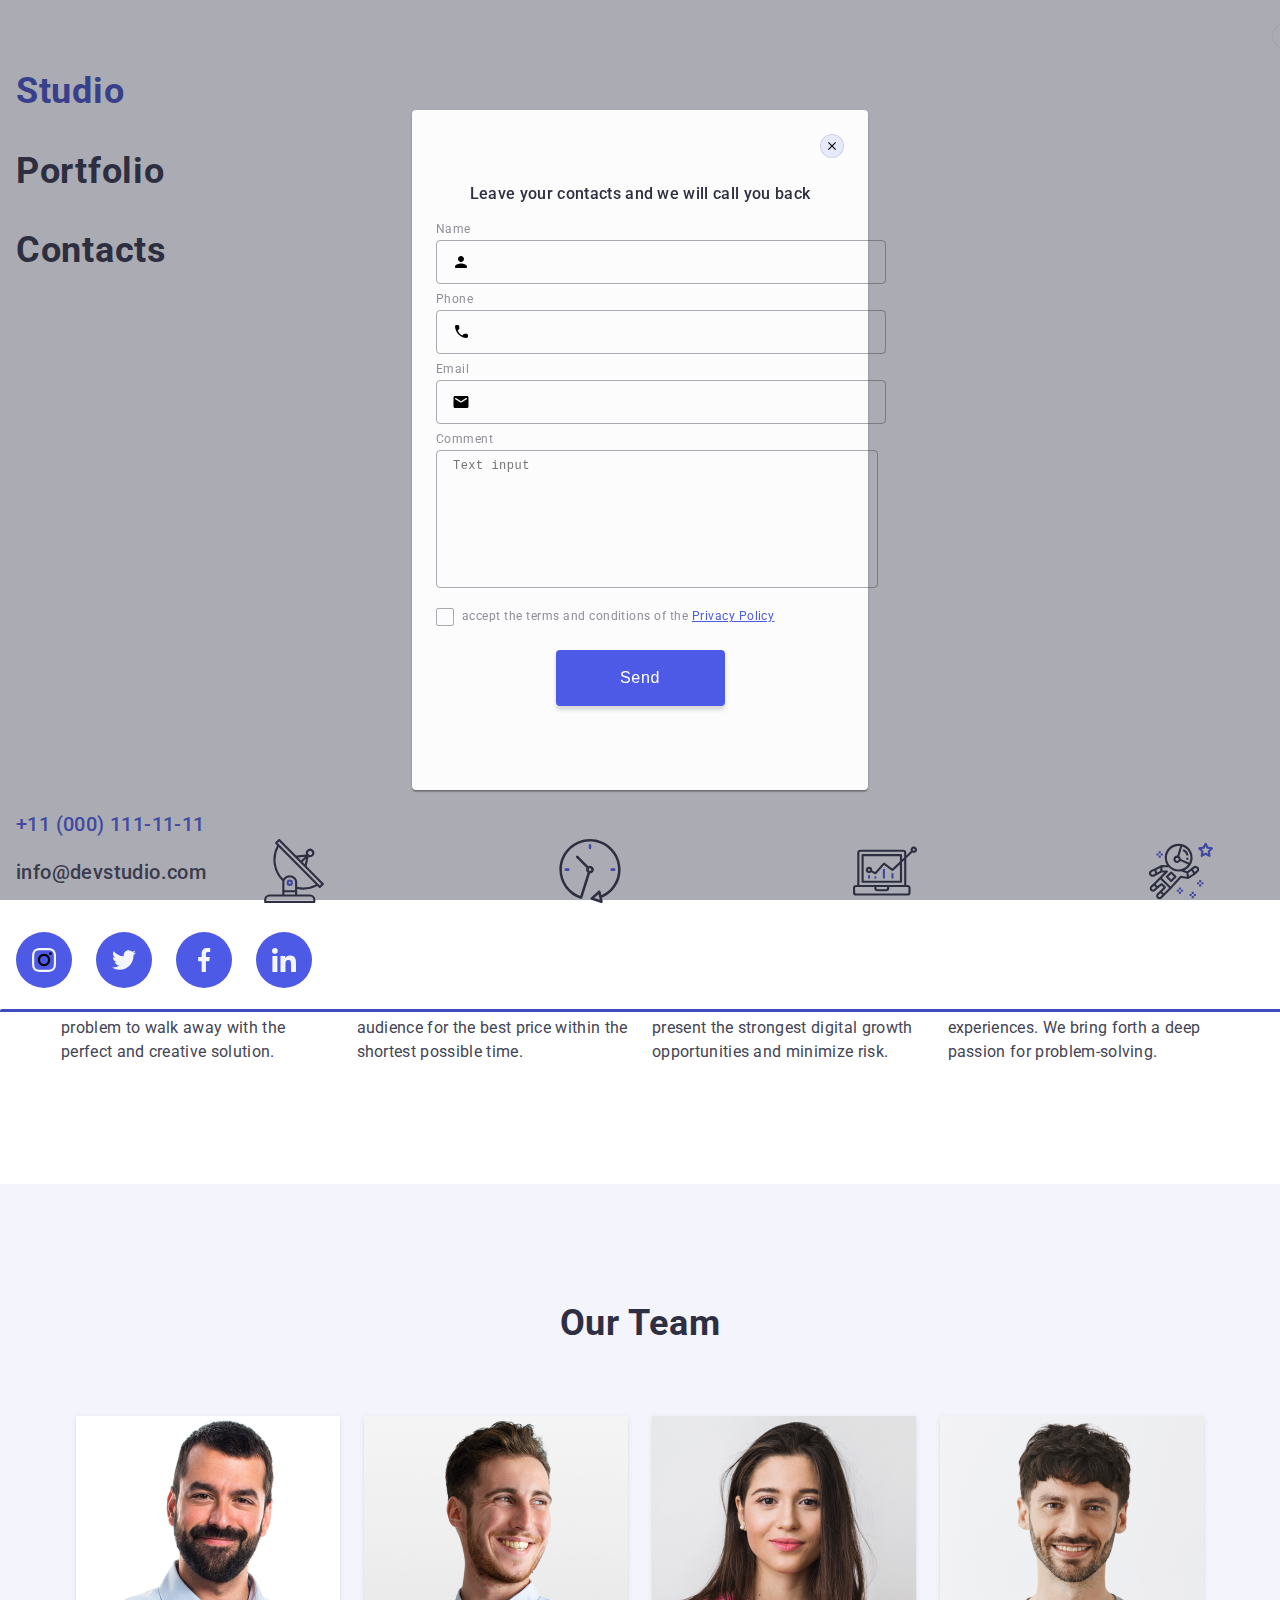
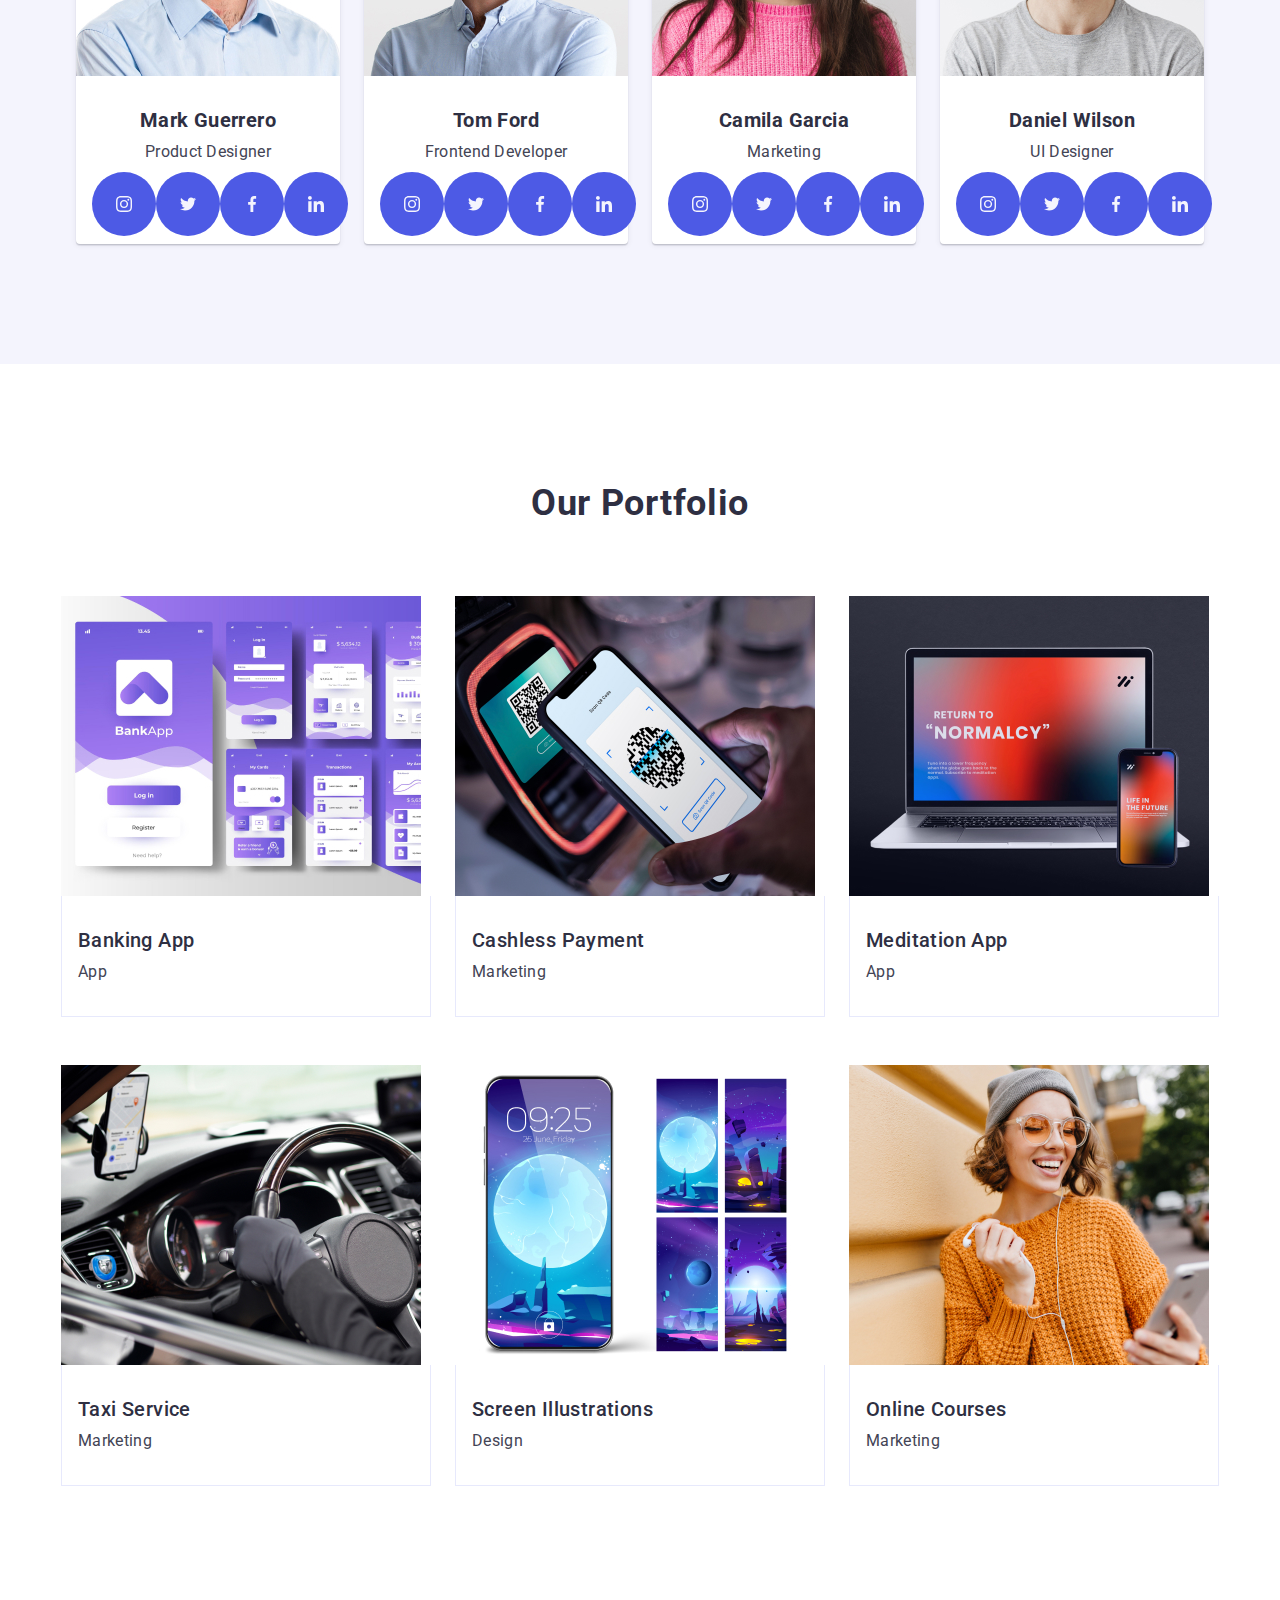
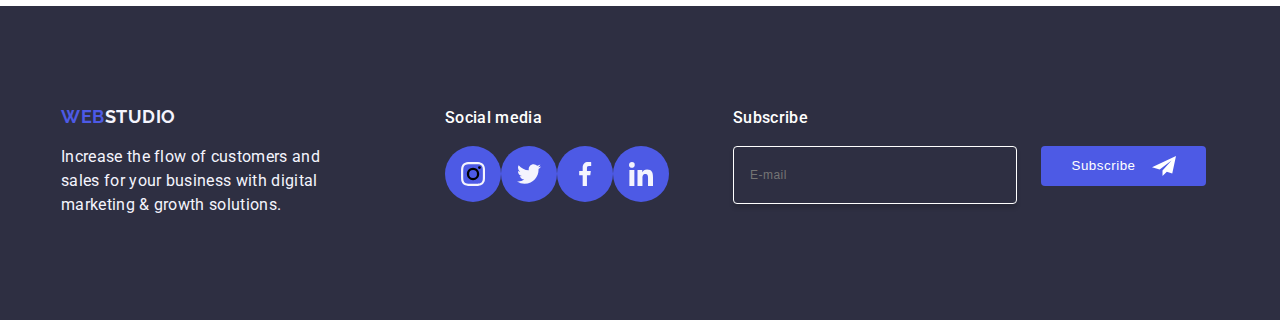
==== commit 612de1cd: "Update index.html" ====
--- a/index.html
+++ b/index.html
@@ -62,7 +62,7 @@
       </div>
       <!-- MOBILE MENU -->
 
-      <div class="mobile-menu">
+      <div class="mobile-menu is-open">
         <button class="mobile-menu-btn" type="button">
           <svg class="mobile-menu-svg" width="8" height="8">
             <use href="./images/icons.svg#icon-close"></use>
@@ -703,7 +703,7 @@
             <li class="exercise-icons-li">
               <a class="exercise-icons-a" href="">
                 <svg class="exercise-icons" width="24" height="24">
-                  <use href="./images/icons.svg#icon-Ellipse"></use>
+                  <use href="./images/icons.svg#icon-instagram"></use>
                 </svg>
               </a>
             </li>
@@ -754,7 +754,7 @@
 
     <!-- MODAL -->
 
-    <div class="backdrop">
+    <div class="backdrop is-open">
       <div class="modal">
         <button class="close-button" type="button">
           <svg class="icon-close" width="8" height="8">
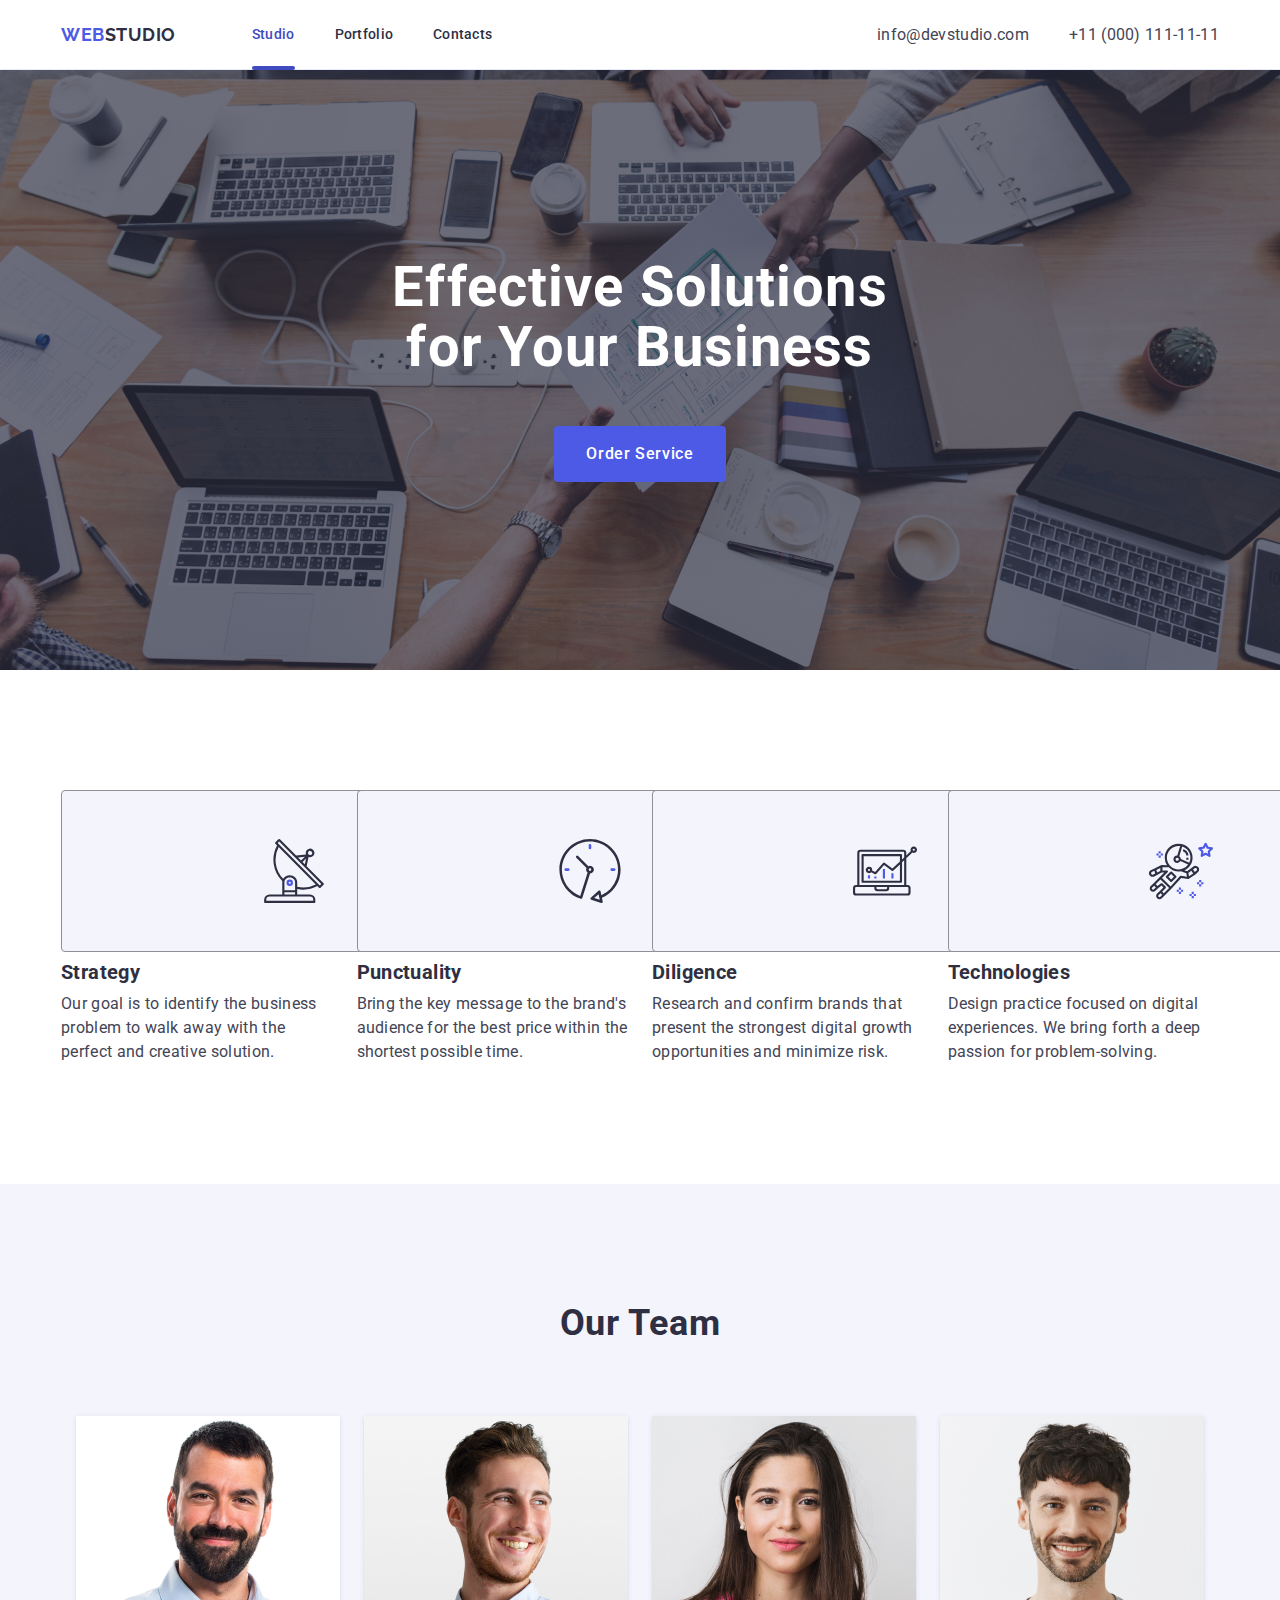
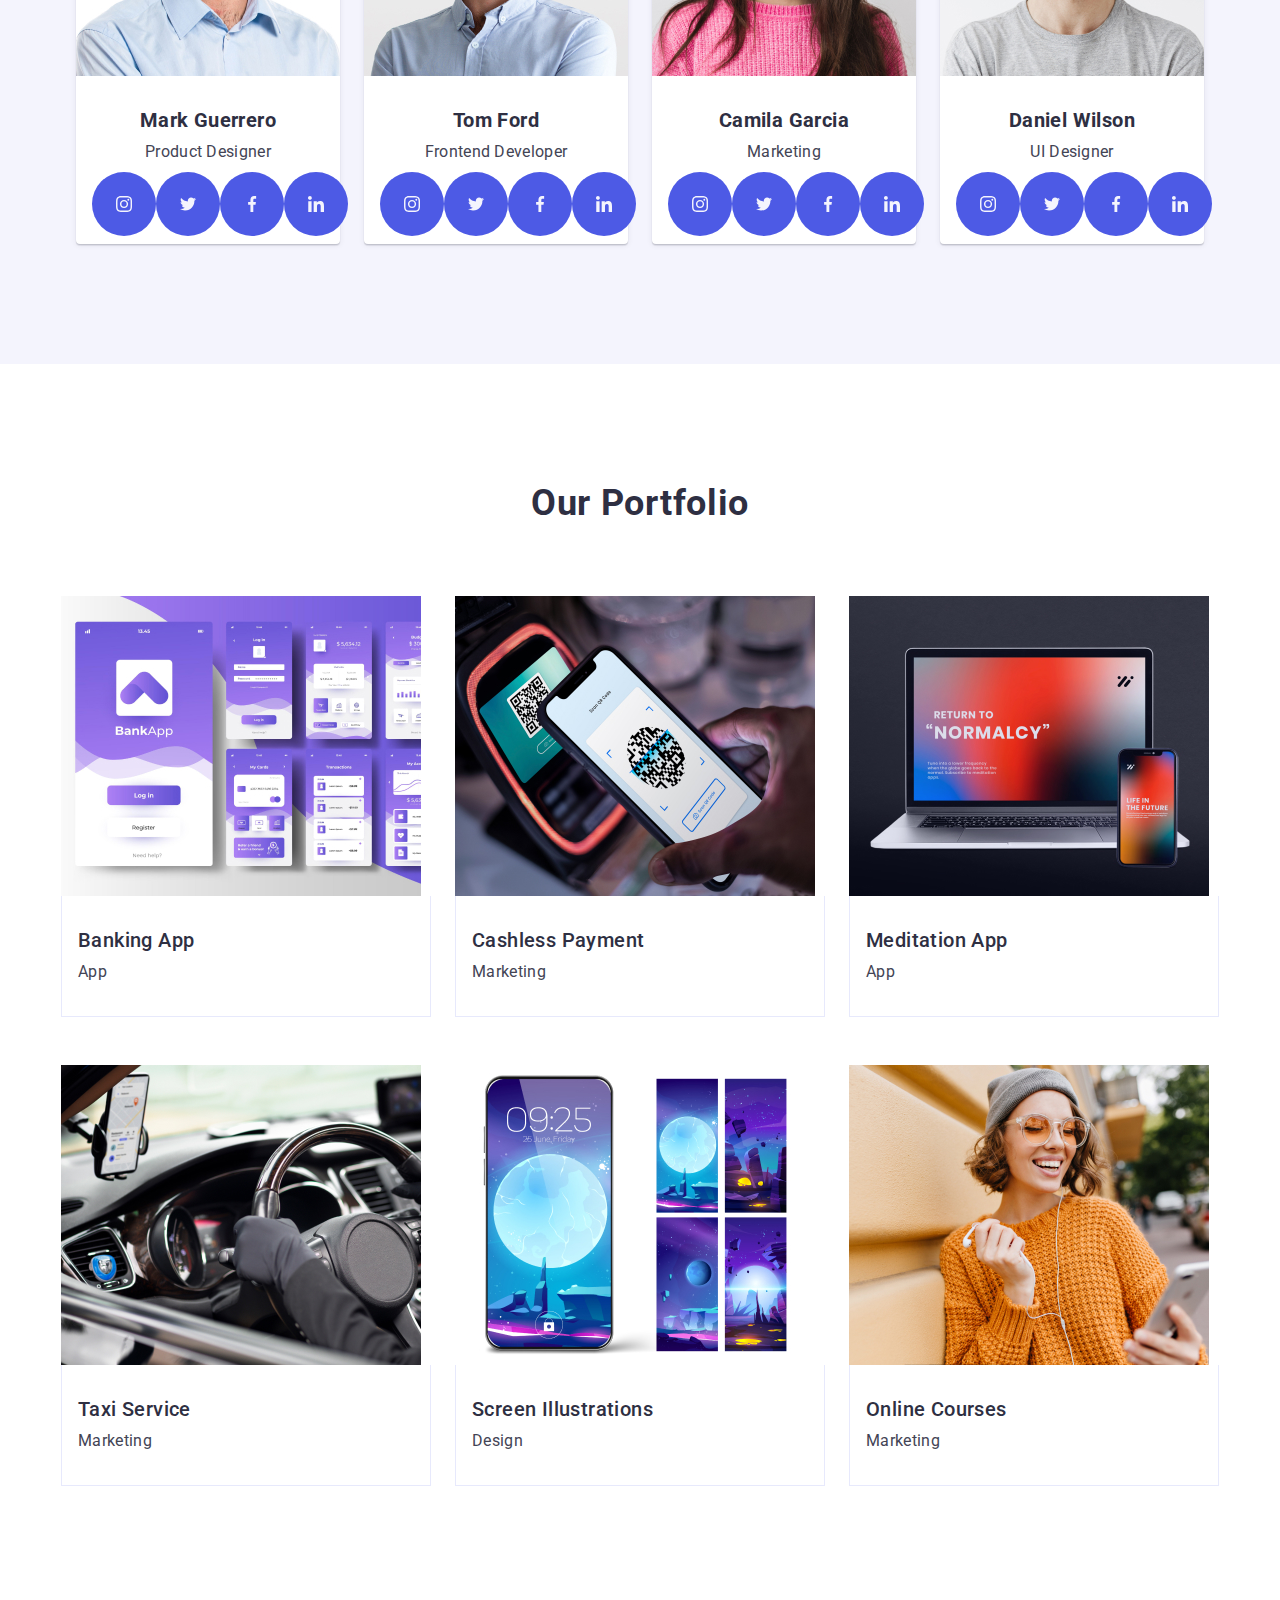
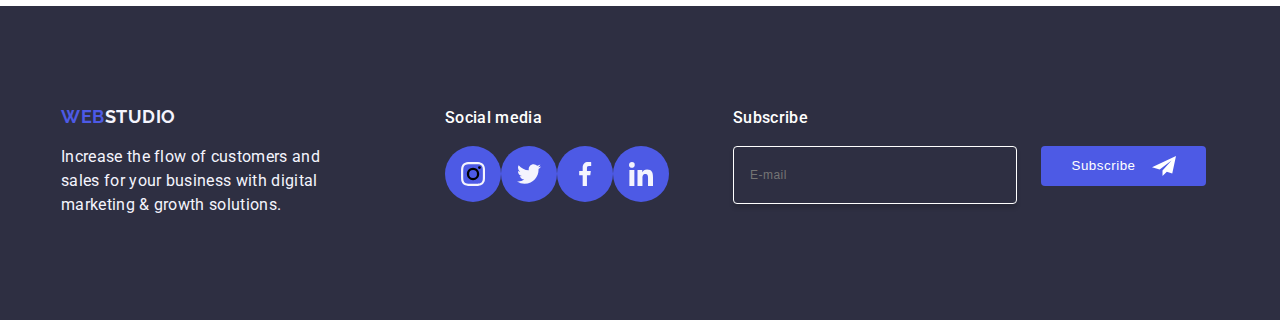
==== commit c2b8809c: "Update index.html" ====
--- a/index.html
+++ b/index.html
@@ -62,7 +62,7 @@
       </div>
       <!-- MOBILE MENU -->
 
-      <div class="mobile-menu is-open">
+      <div class="mobile-menu">
         <button class="mobile-menu-btn" type="button">
           <svg class="mobile-menu-svg" width="8" height="8">
             <use href="./images/icons.svg#icon-close"></use>
@@ -754,7 +754,7 @@
 
     <!-- MODAL -->
 
-    <div class="backdrop is-open">
+    <div class="backdrop">
       <div class="modal">
         <button class="close-button" type="button">
           <svg class="icon-close" width="8" height="8">
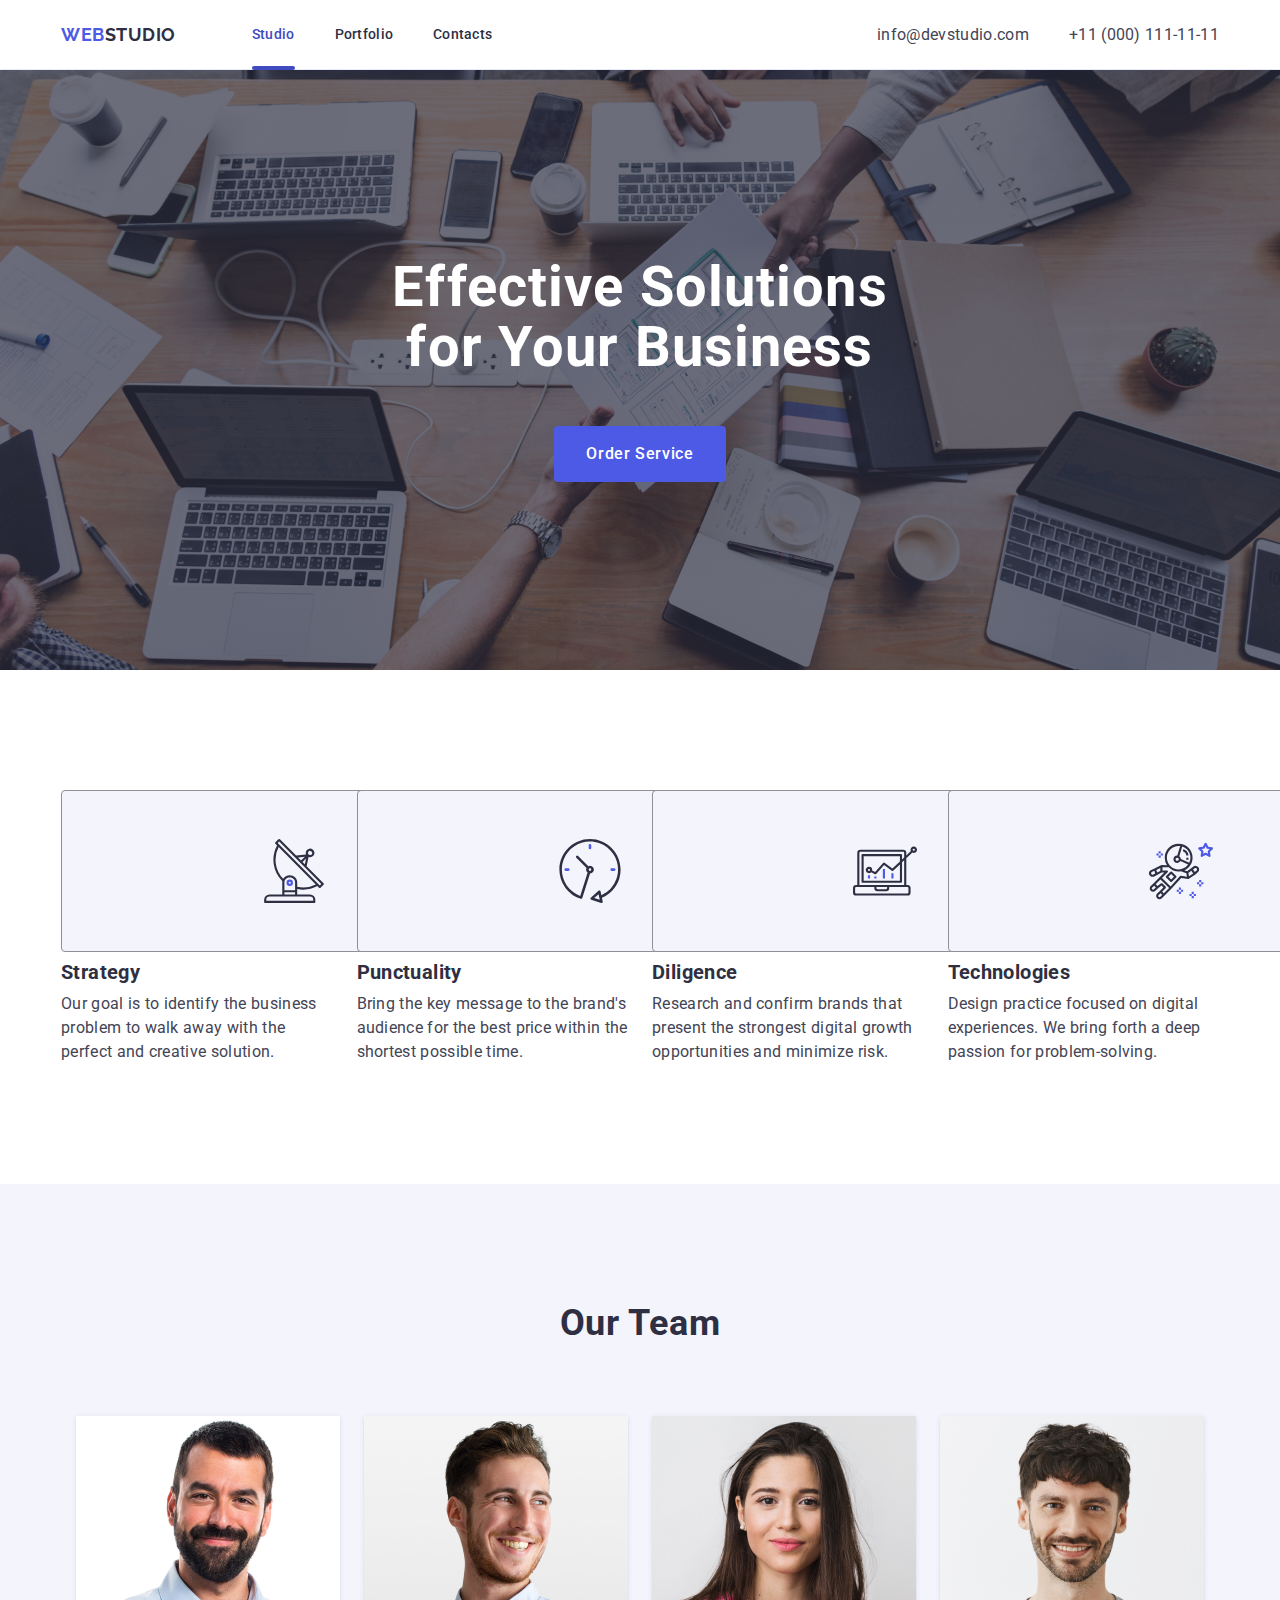
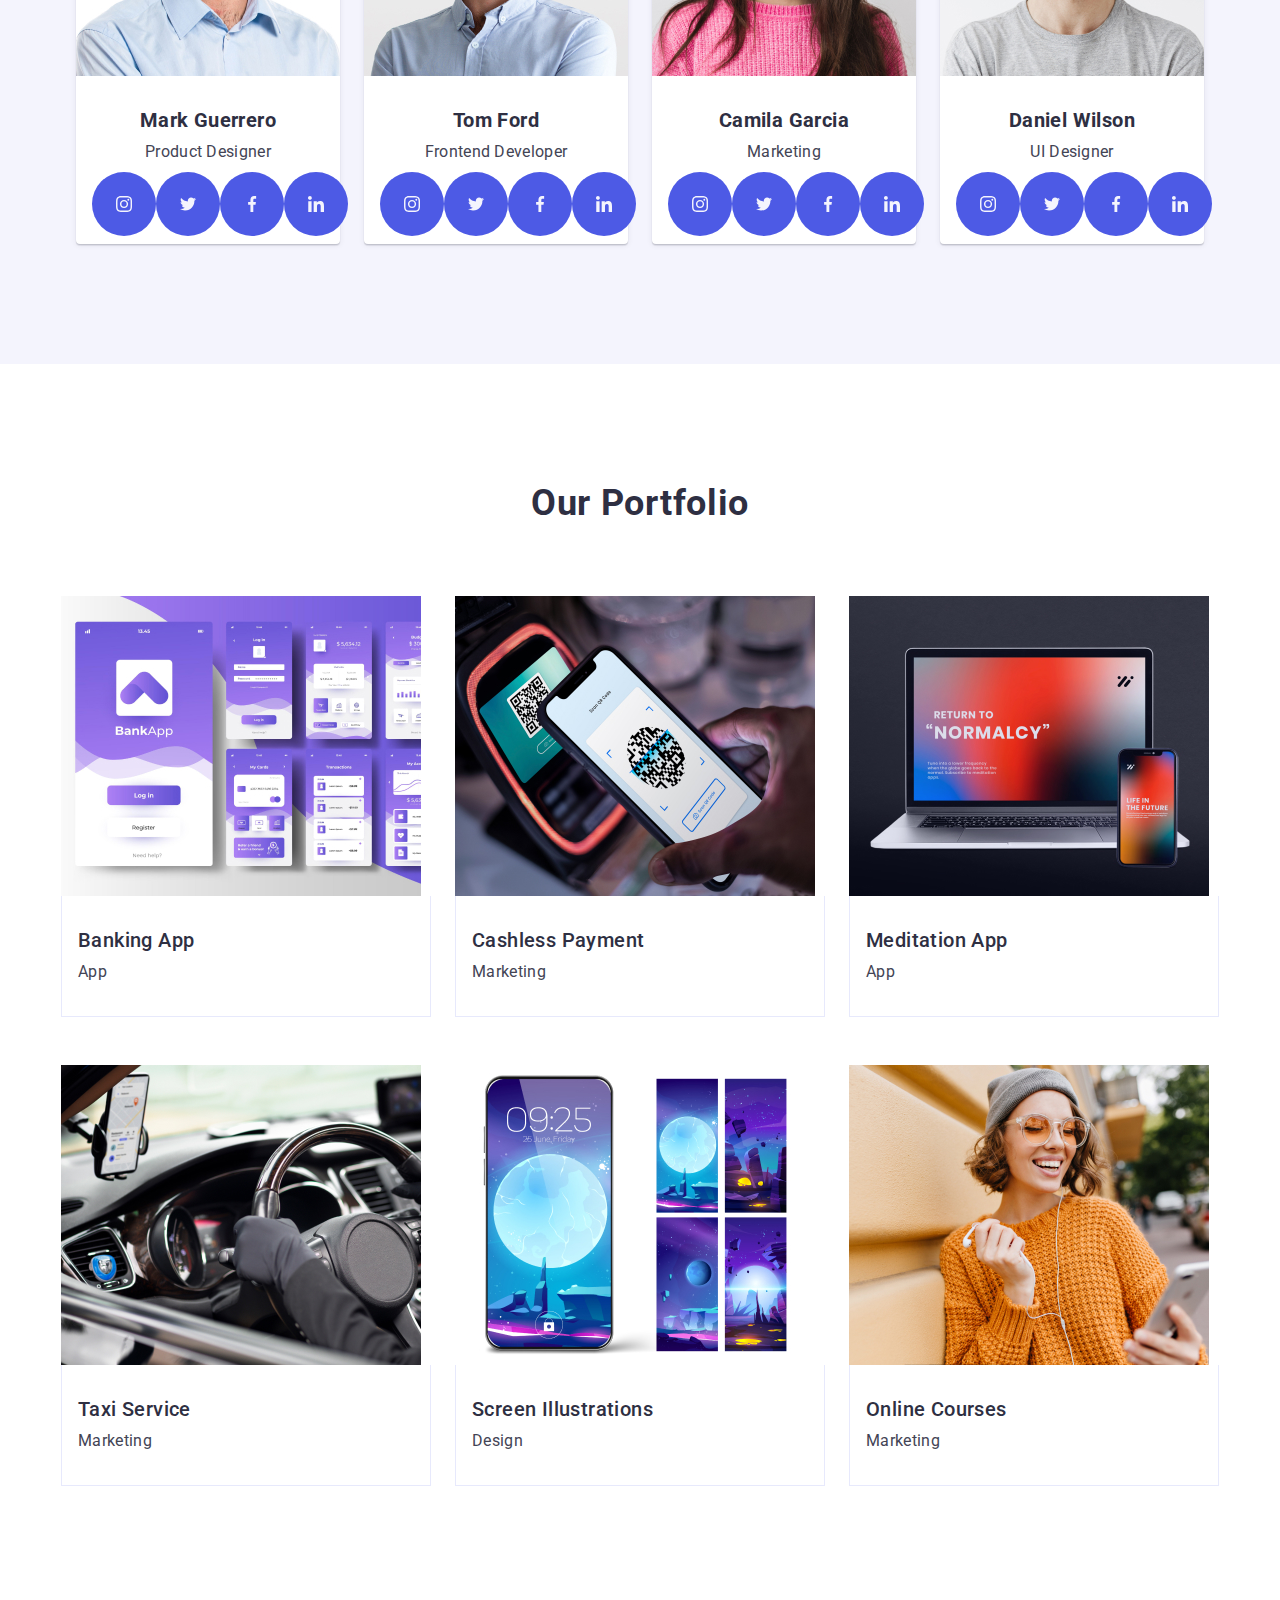
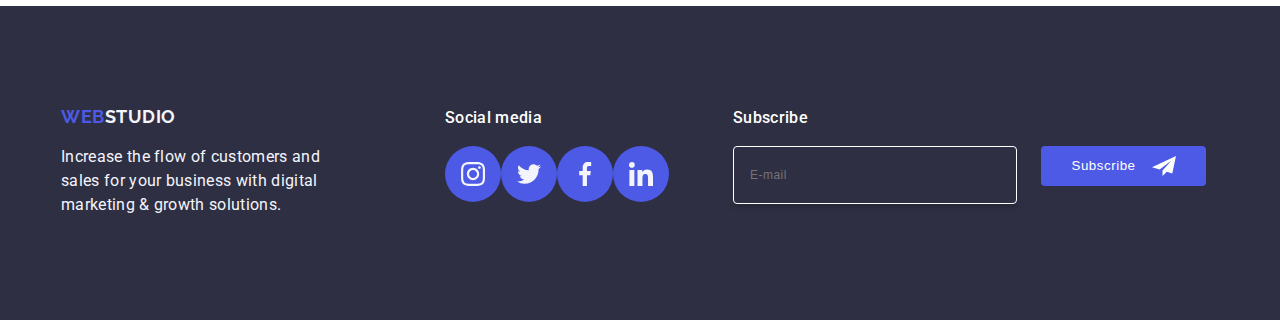
==== commit aa166918: "Update index.html" ====
--- a/index.html
+++ b/index.html
@@ -703,7 +703,7 @@
             <li class="exercise-icons-li">
               <a class="exercise-icons-a" href="">
                 <svg class="exercise-icons" width="24" height="24">
-                  <use href="./images/icons.svg#icon-instagram"></use>
+                  <use href="./images/icons.svg#icon-instagram2"></use>
                 </svg>
               </a>
             </li>
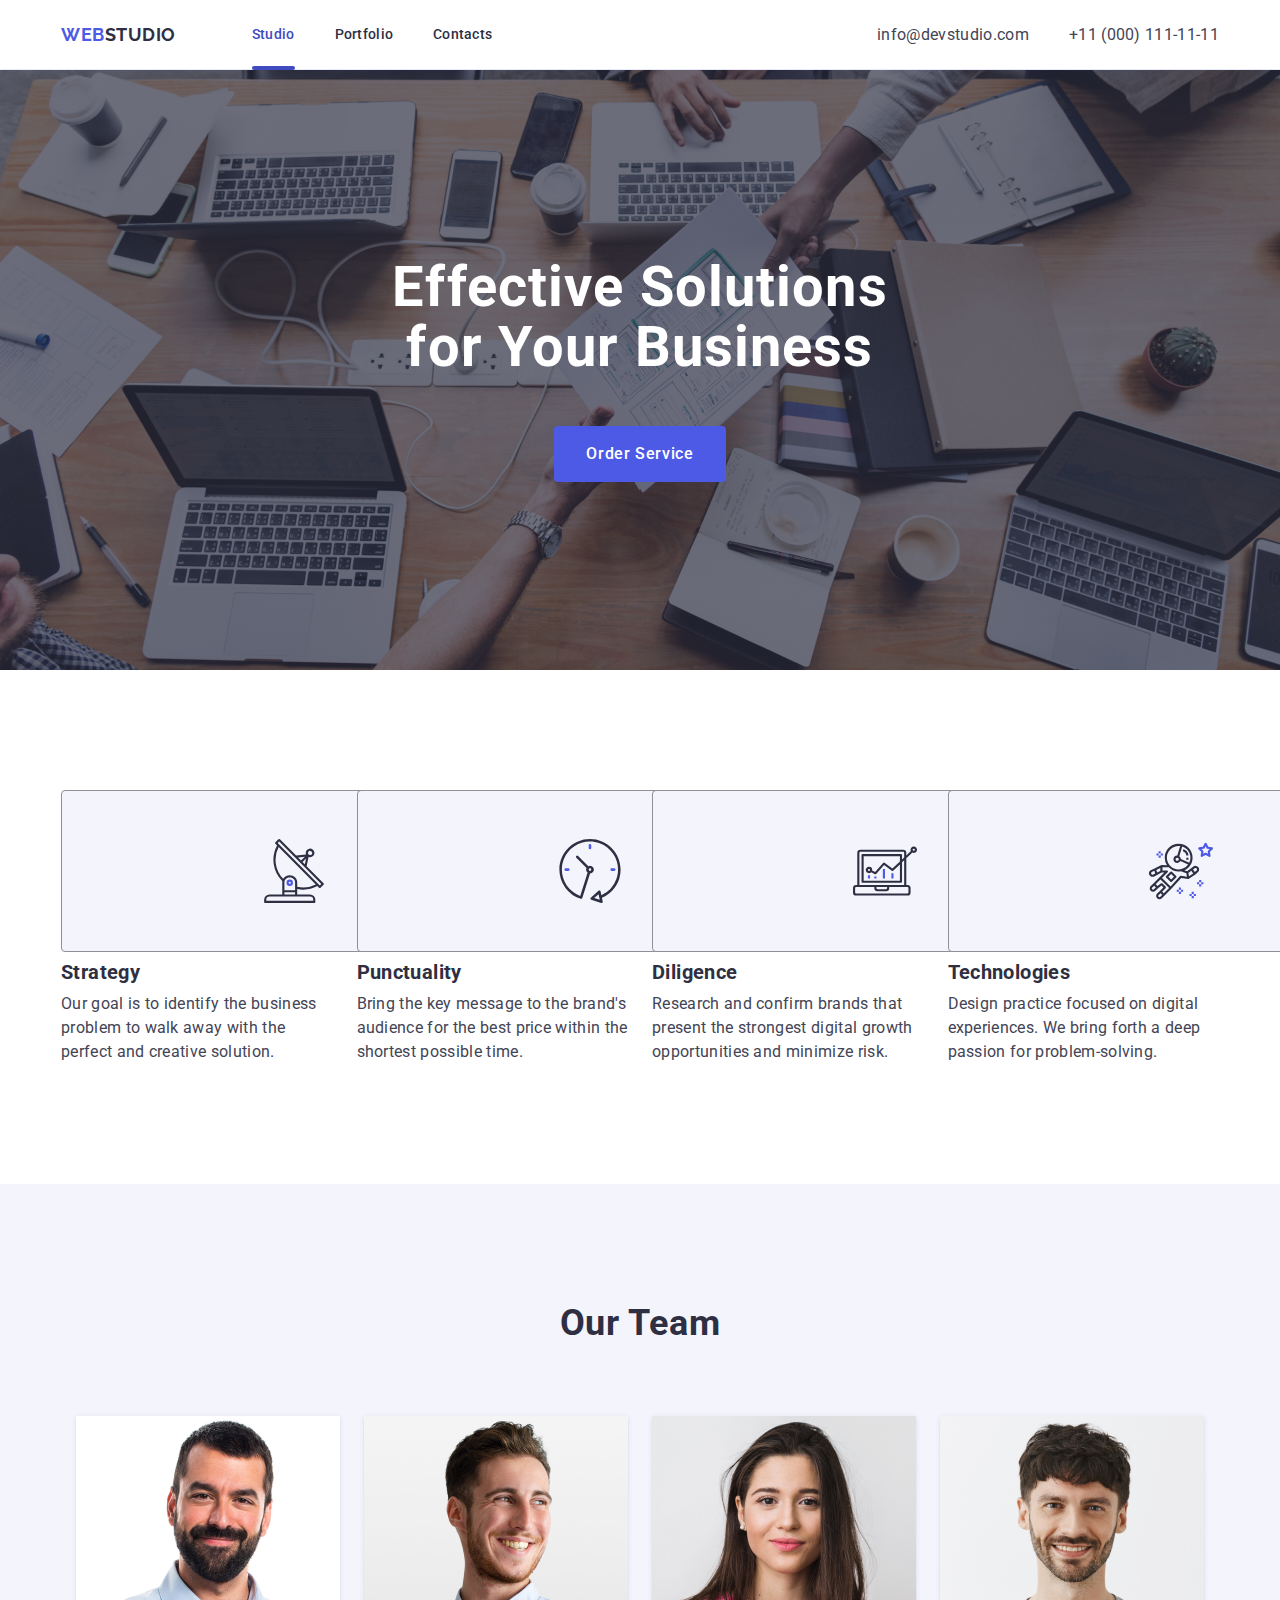
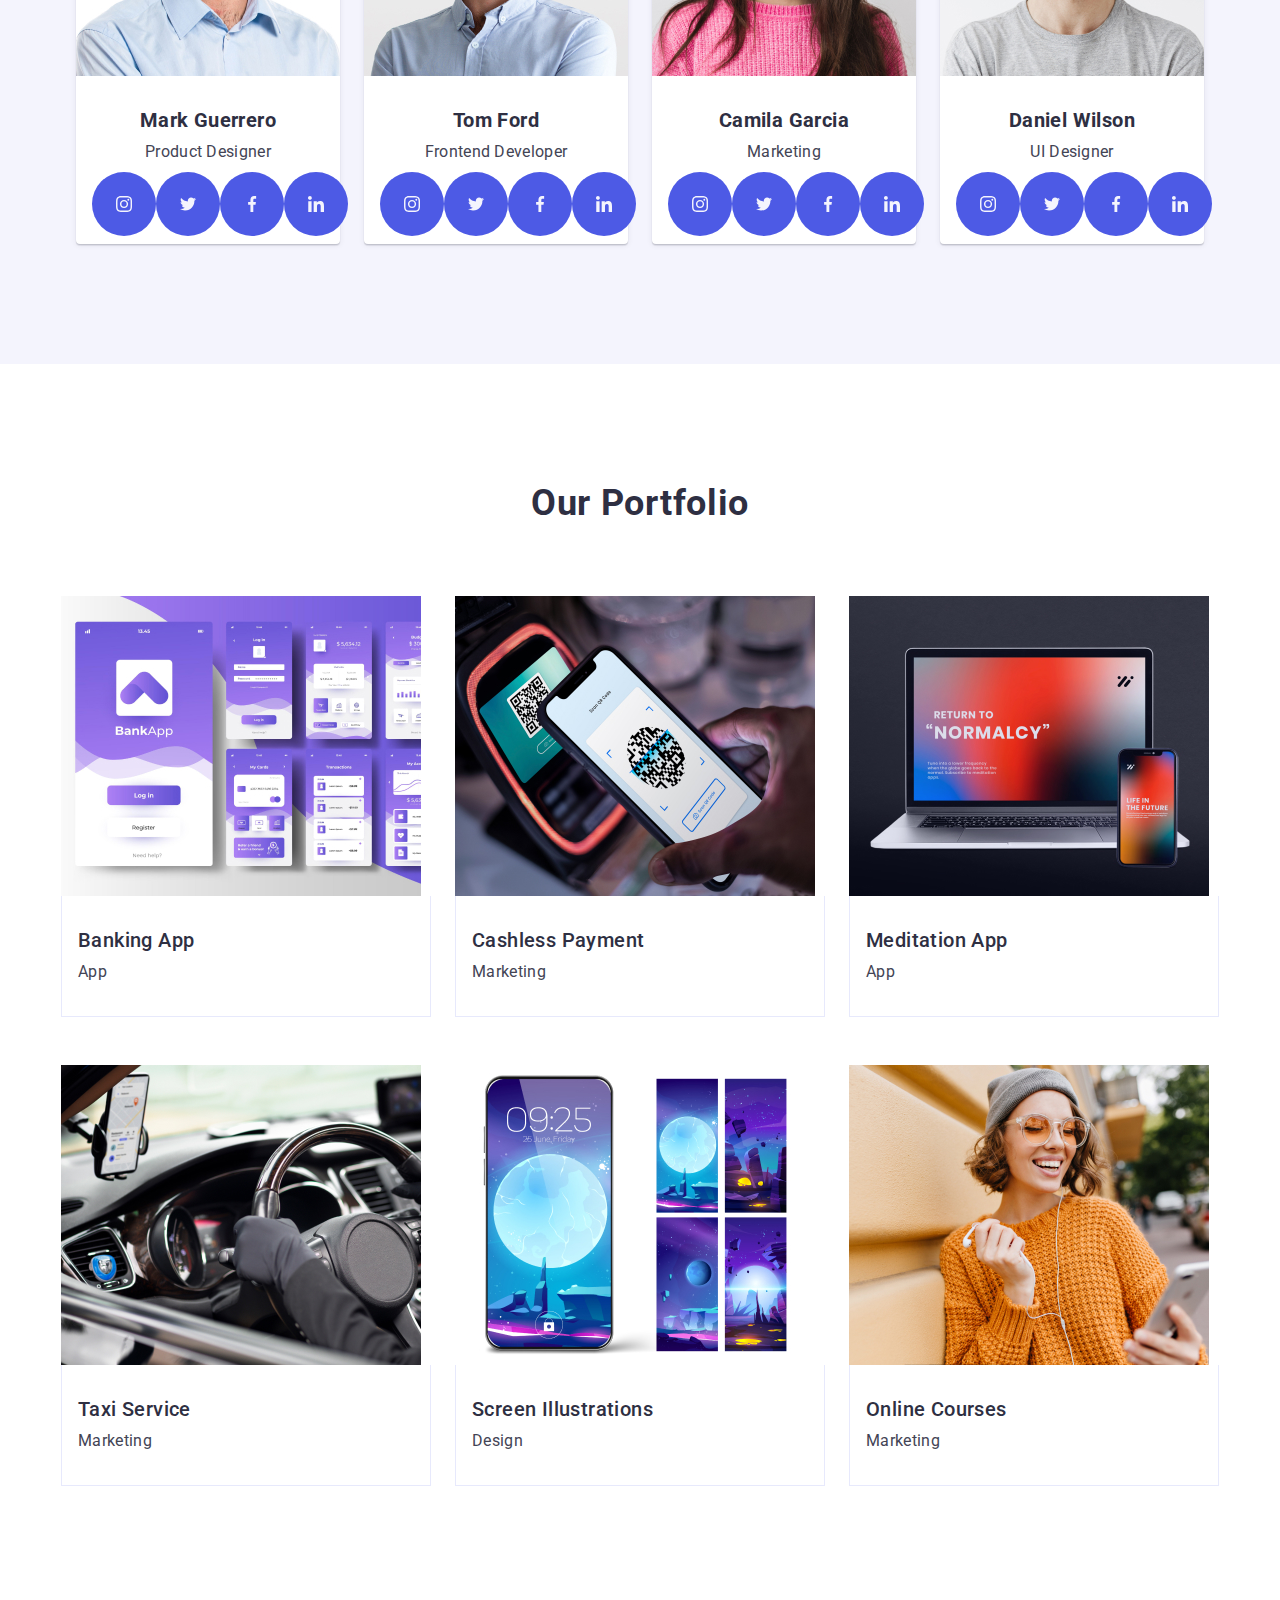
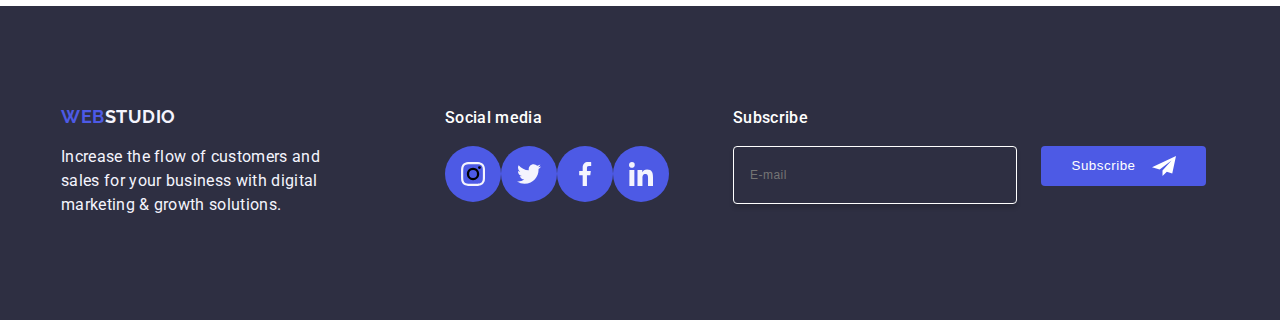
==== commit 49831bb7: "Update index.html" ====
--- a/index.html
+++ b/index.html
@@ -703,7 +703,7 @@
             <li class="exercise-icons-li">
               <a class="exercise-icons-a" href="">
                 <svg class="exercise-icons" width="24" height="24">
-                  <use href="./images/icons.svg#icon-instagram2"></use>
+                  <use href="./images/icons.svg#icon-instagram"></use>
                 </svg>
               </a>
             </li>
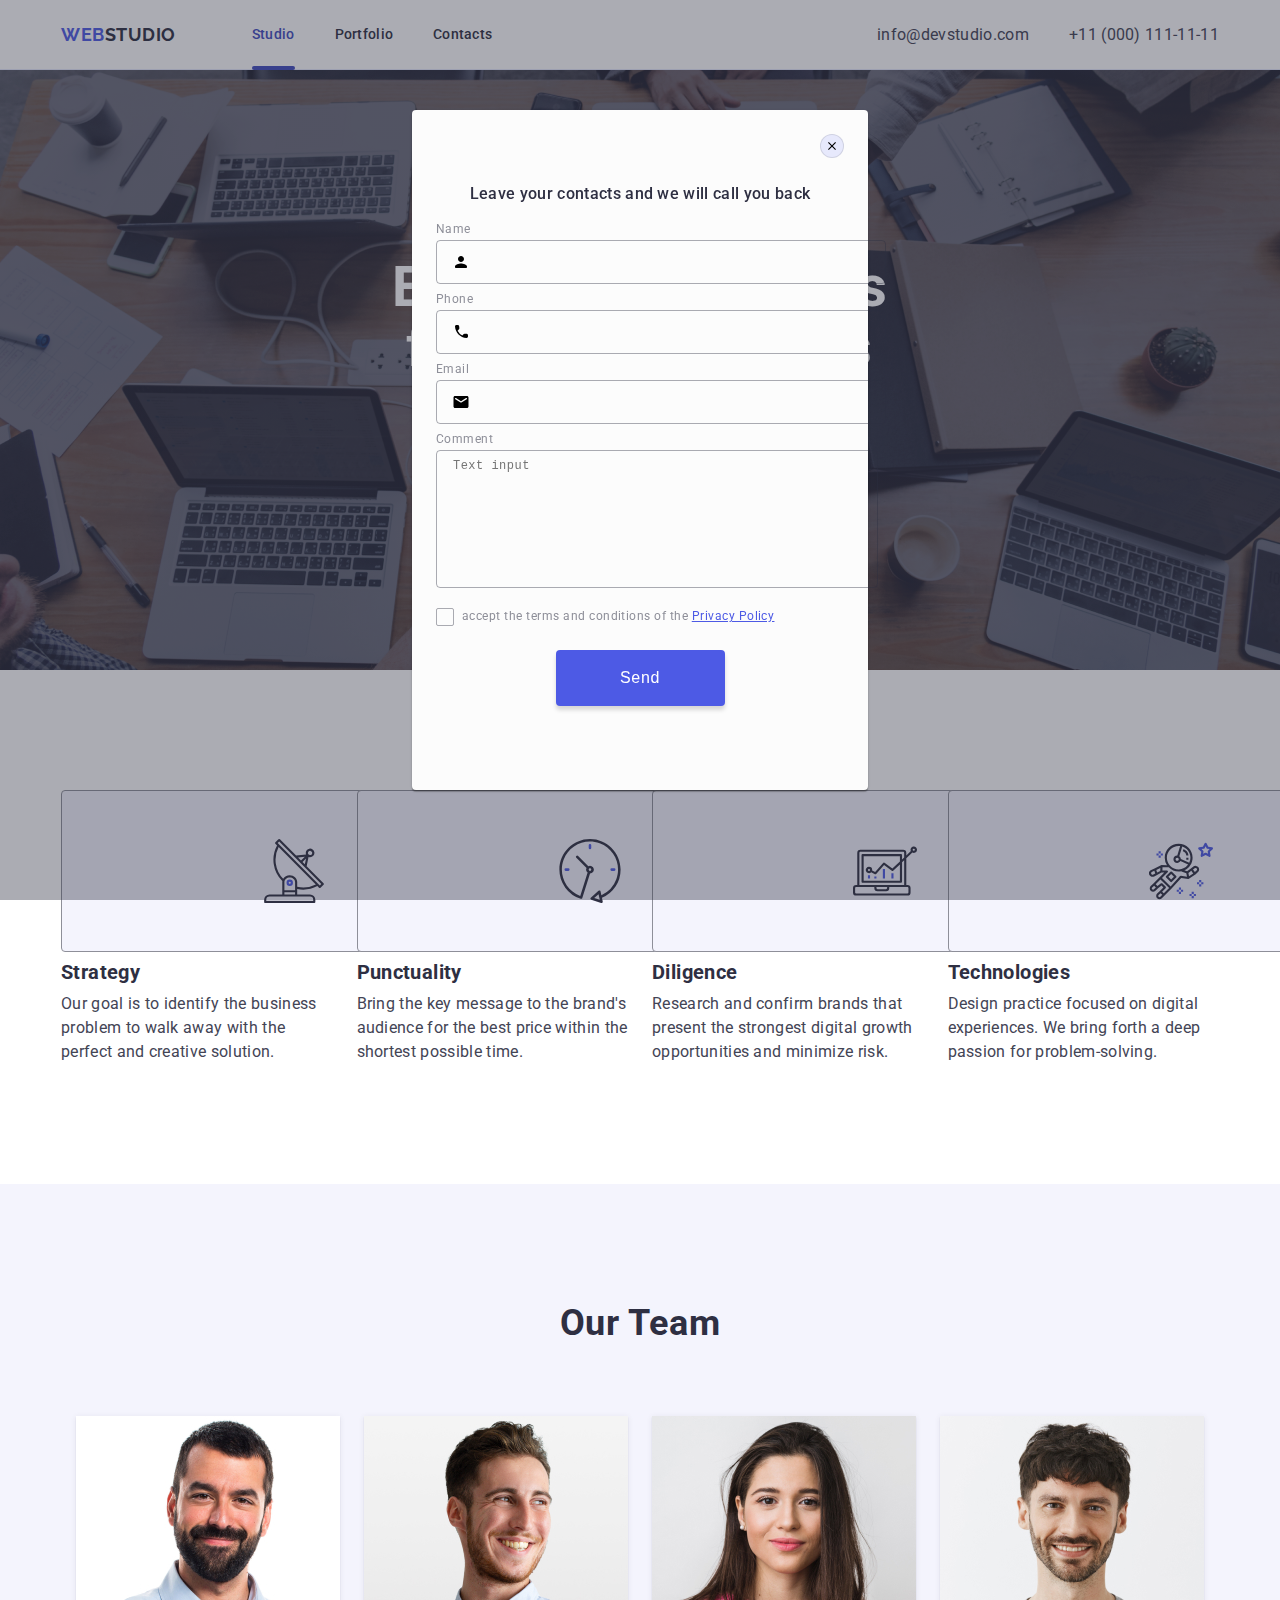
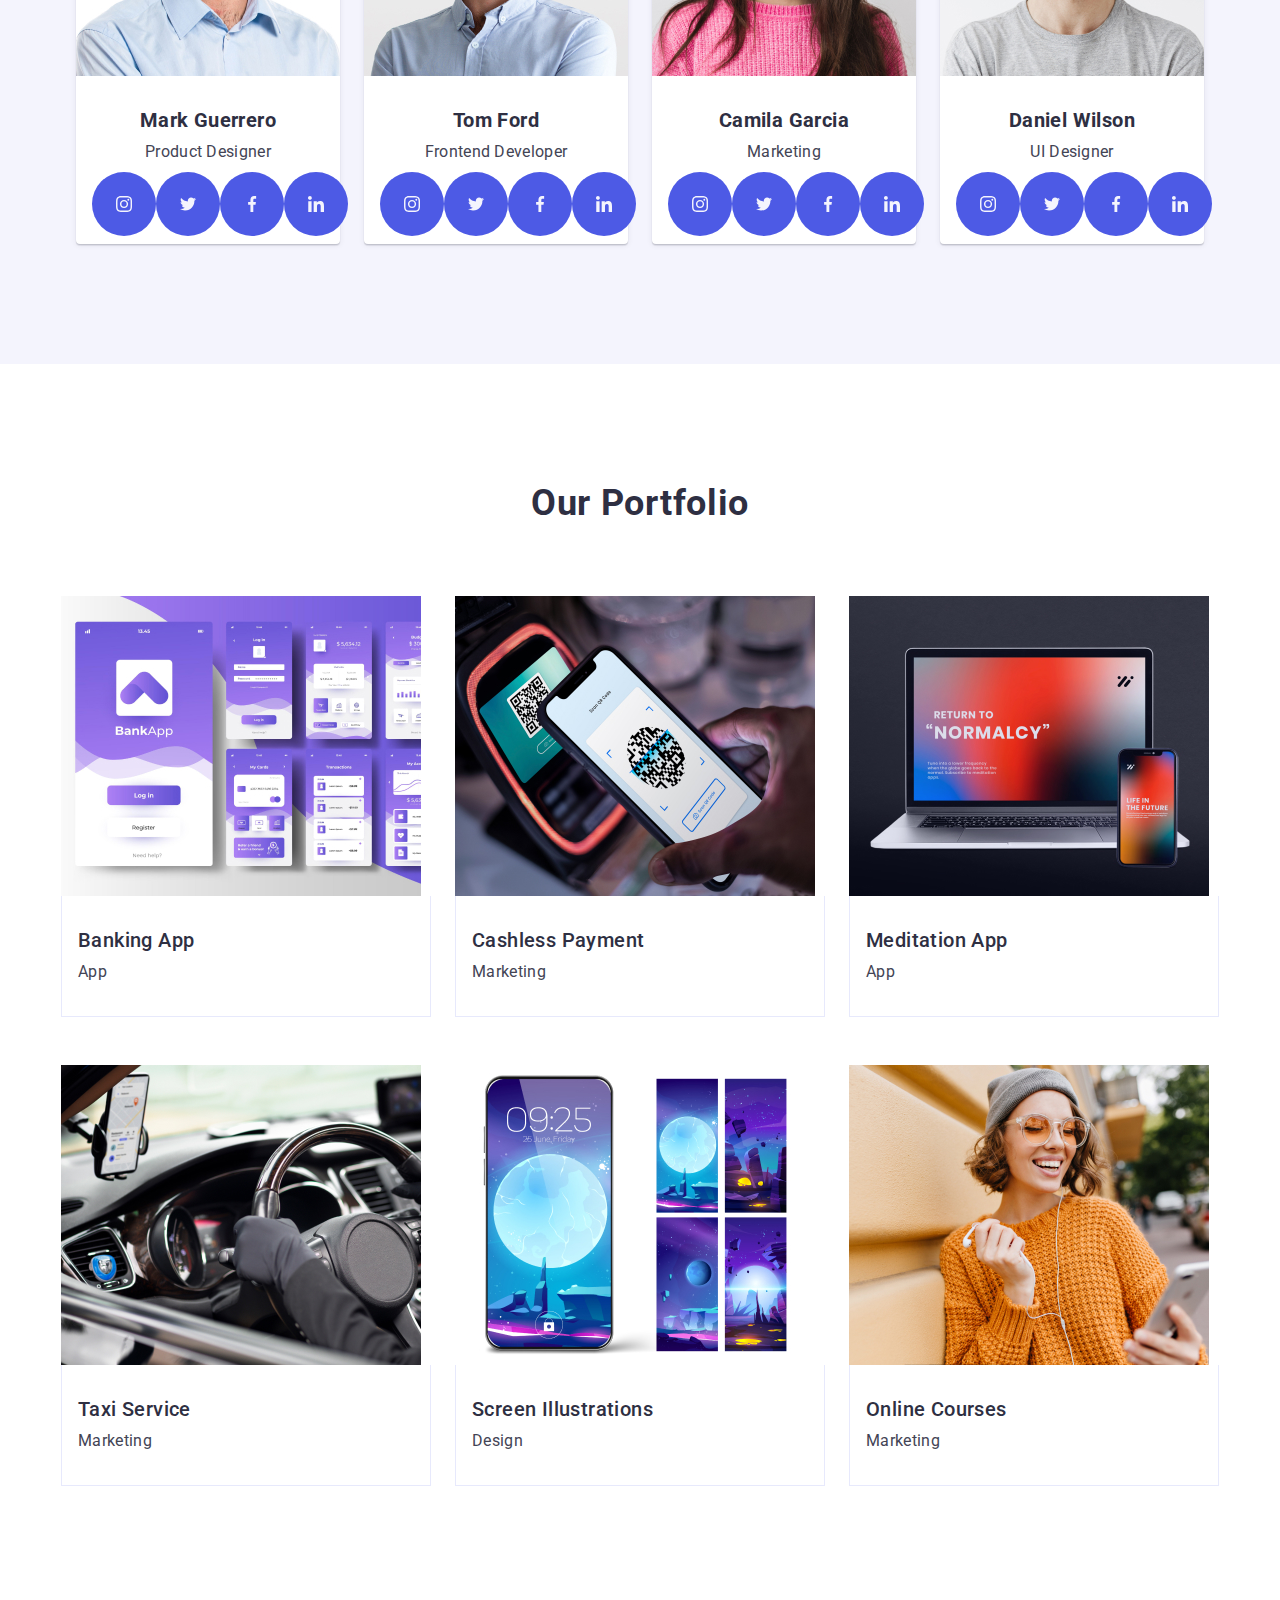
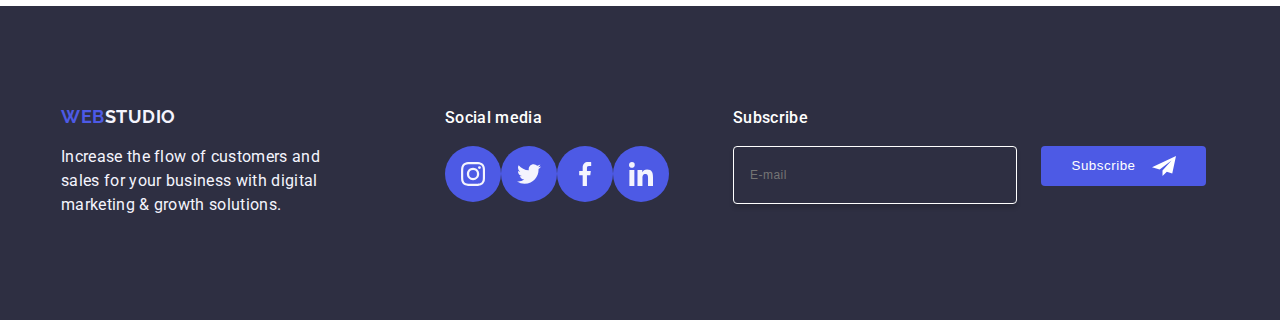
==== commit 7a7cefd4: "Update index.html" ====
--- a/index.html
+++ b/index.html
@@ -754,7 +754,7 @@
 
     <!-- MODAL -->
 
-    <div class="backdrop">
+    <div class="backdrop is-open">
       <div class="modal">
         <button class="close-button" type="button">
           <svg class="icon-close" width="8" height="8">
--- a/css/styles.css
+++ b/css/styles.css
@@ -915,6 +915,7 @@
   display: flex;
   flex-direction: column;
   align-items: center;
+  fill: #f4f4fd;
 }
 
 .exercise-text-p {
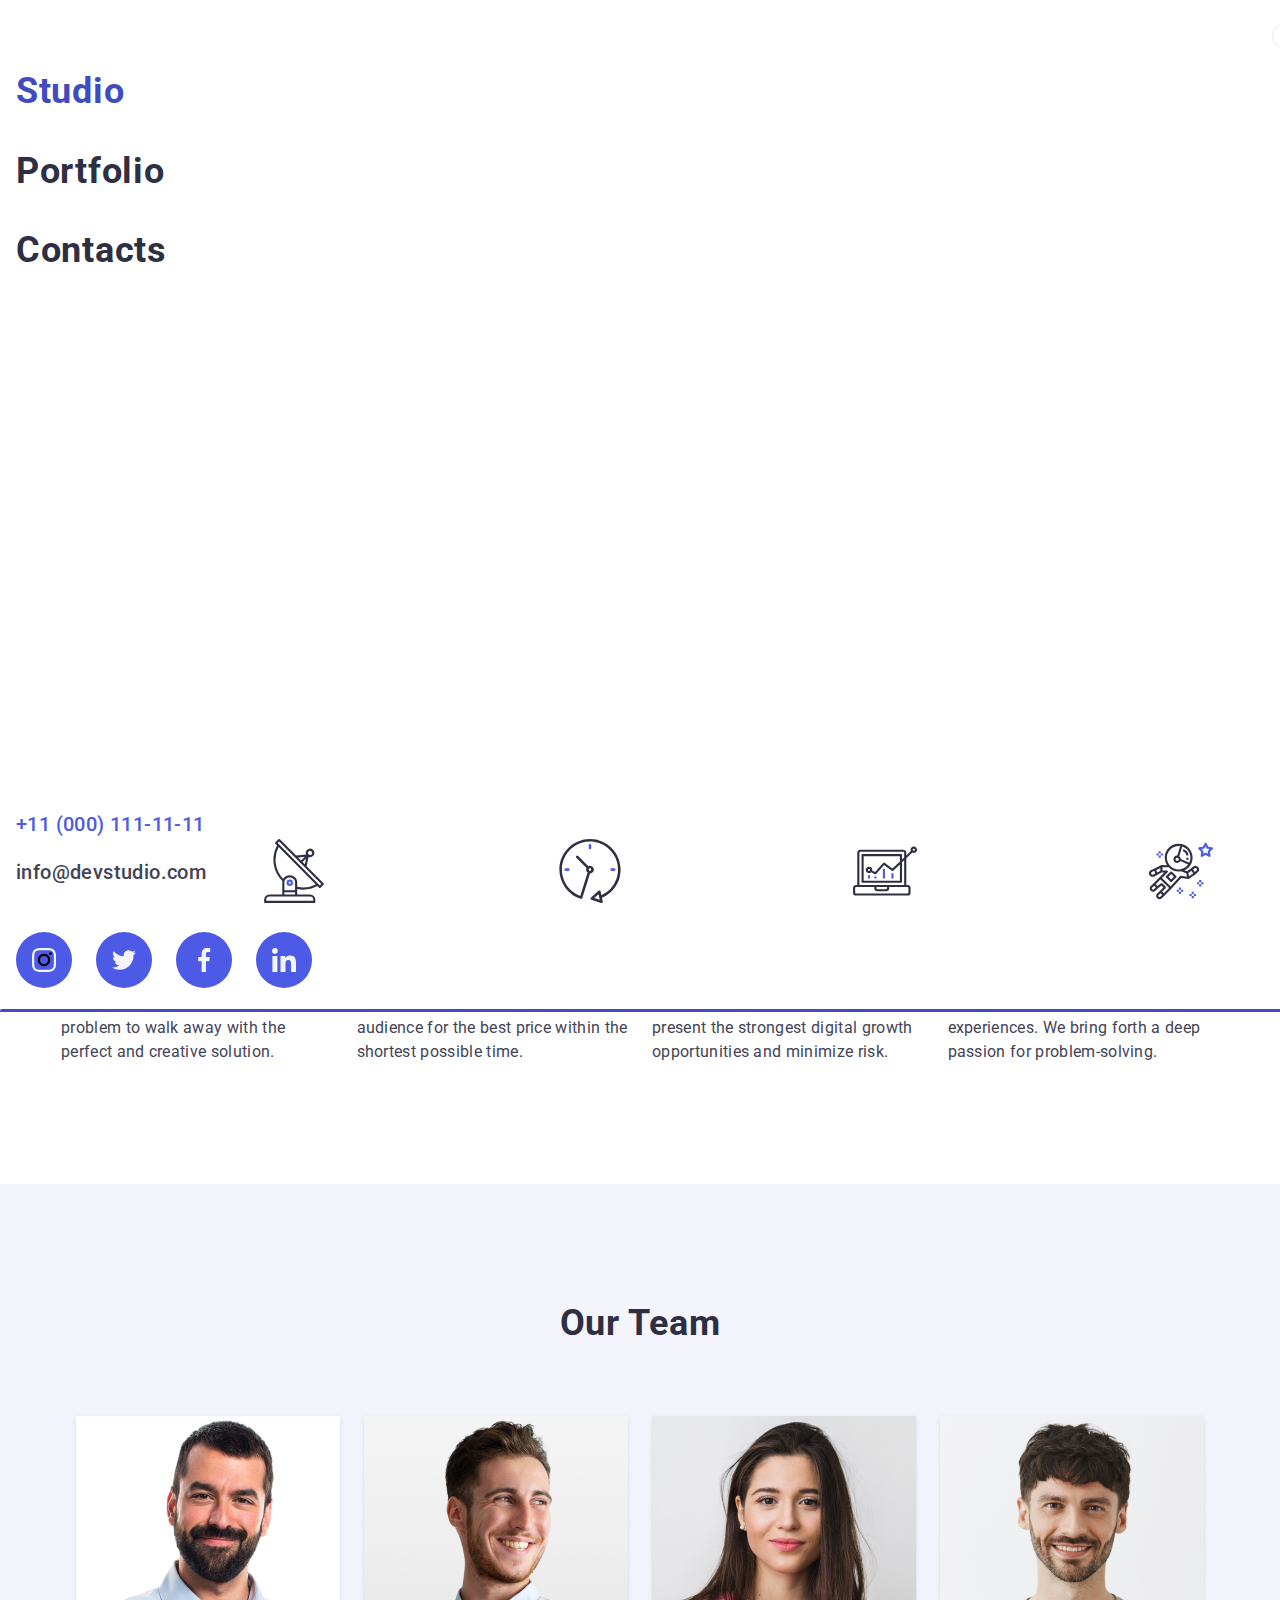
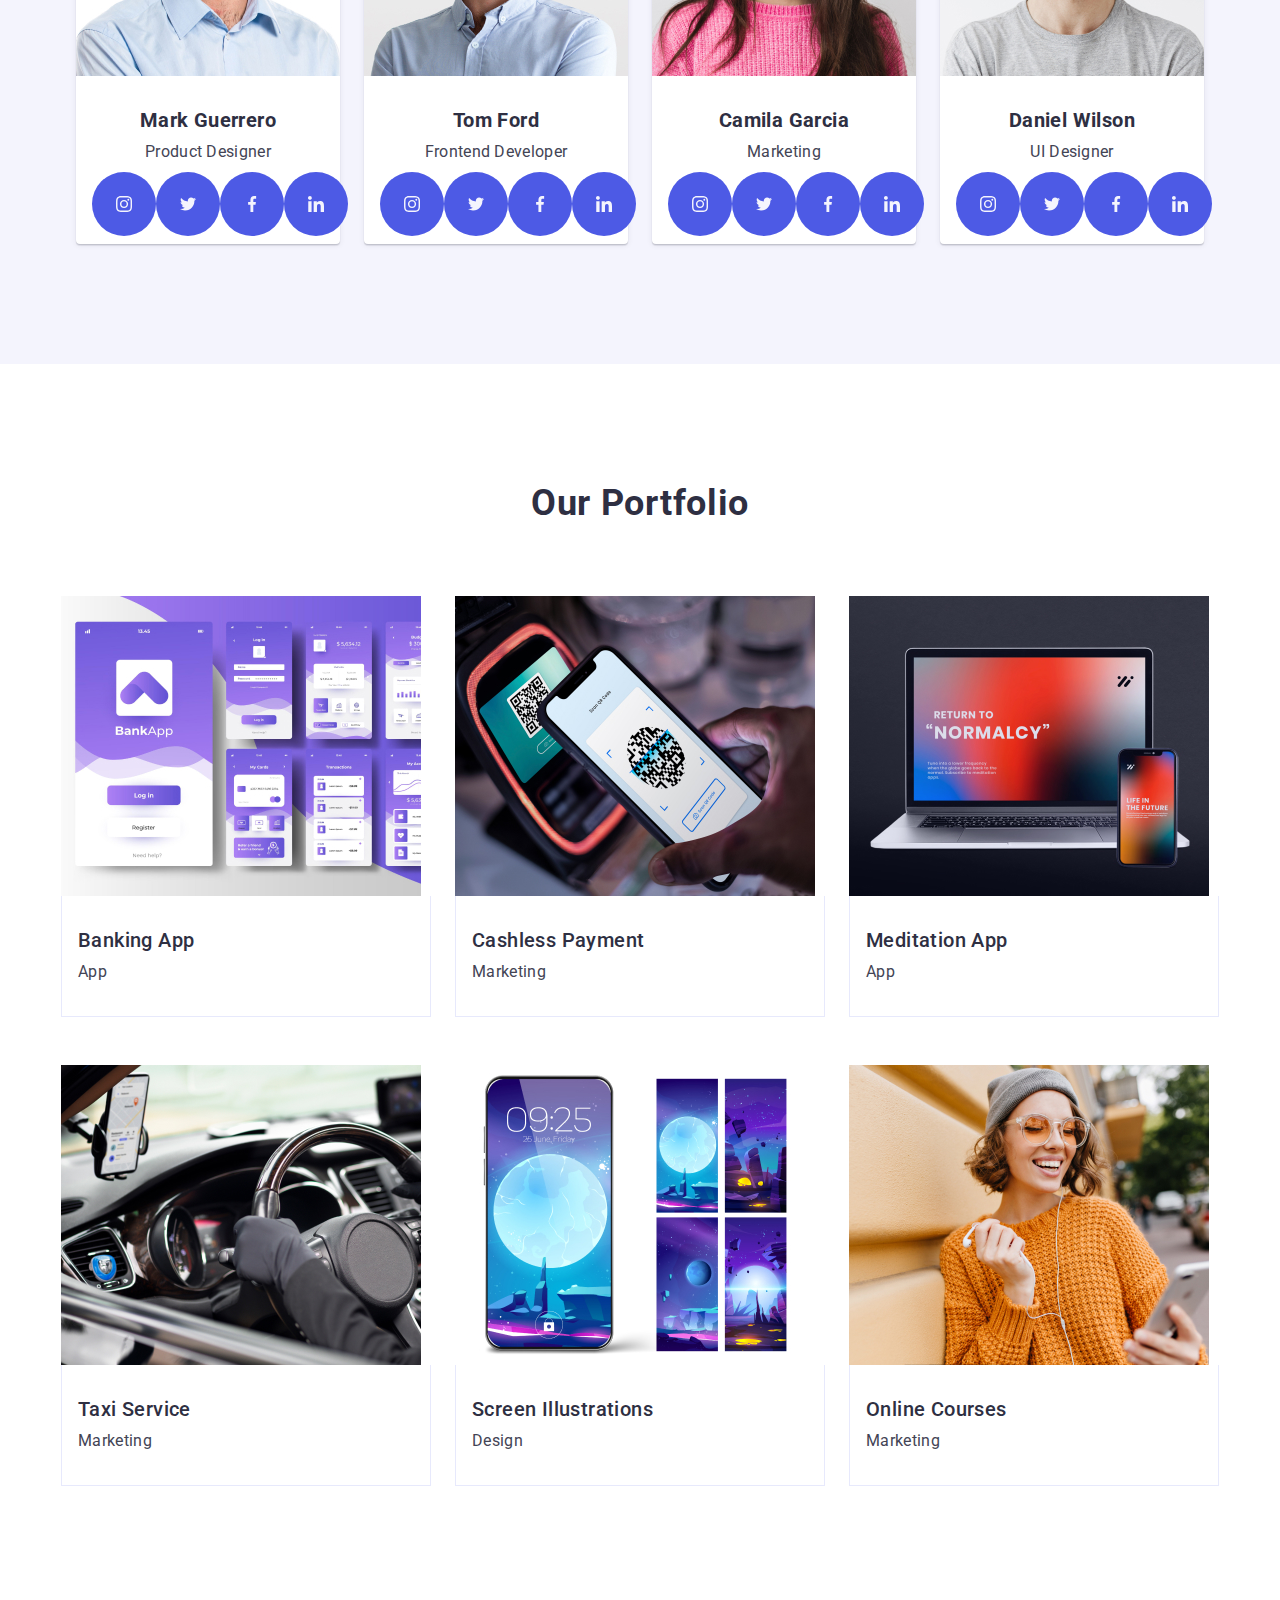
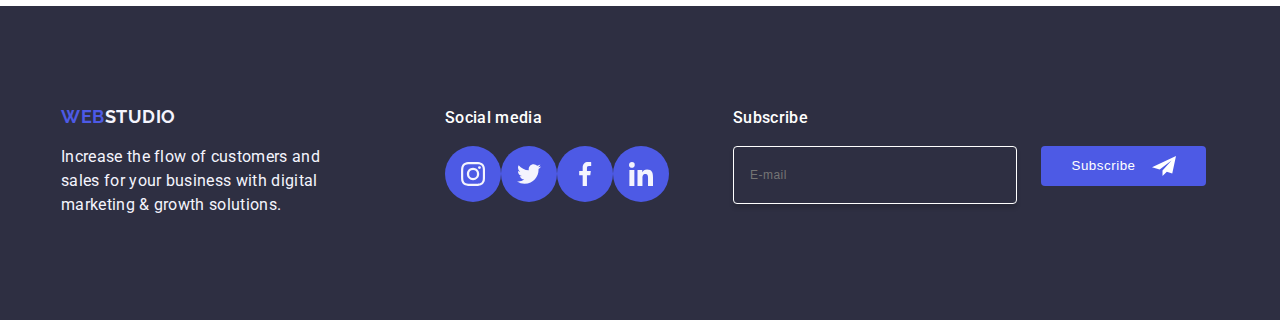
==== commit 64ddf2c6: "Update index.html" ====
--- a/index.html
+++ b/index.html
@@ -62,7 +62,7 @@
       </div>
       <!-- MOBILE MENU -->
 
-      <div class="mobile-menu">
+      <div class="mobile-menu is-open">
         <button class="mobile-menu-btn" type="button">
           <svg class="mobile-menu-svg" width="8" height="8">
             <use href="./images/icons.svg#icon-close"></use>
@@ -754,7 +754,7 @@
 
     <!-- MODAL -->
 
-    <div class="backdrop is-open">
+    <div class="backdrop">
       <div class="modal">
         <button class="close-button" type="button">
           <svg class="icon-close" width="8" height="8">
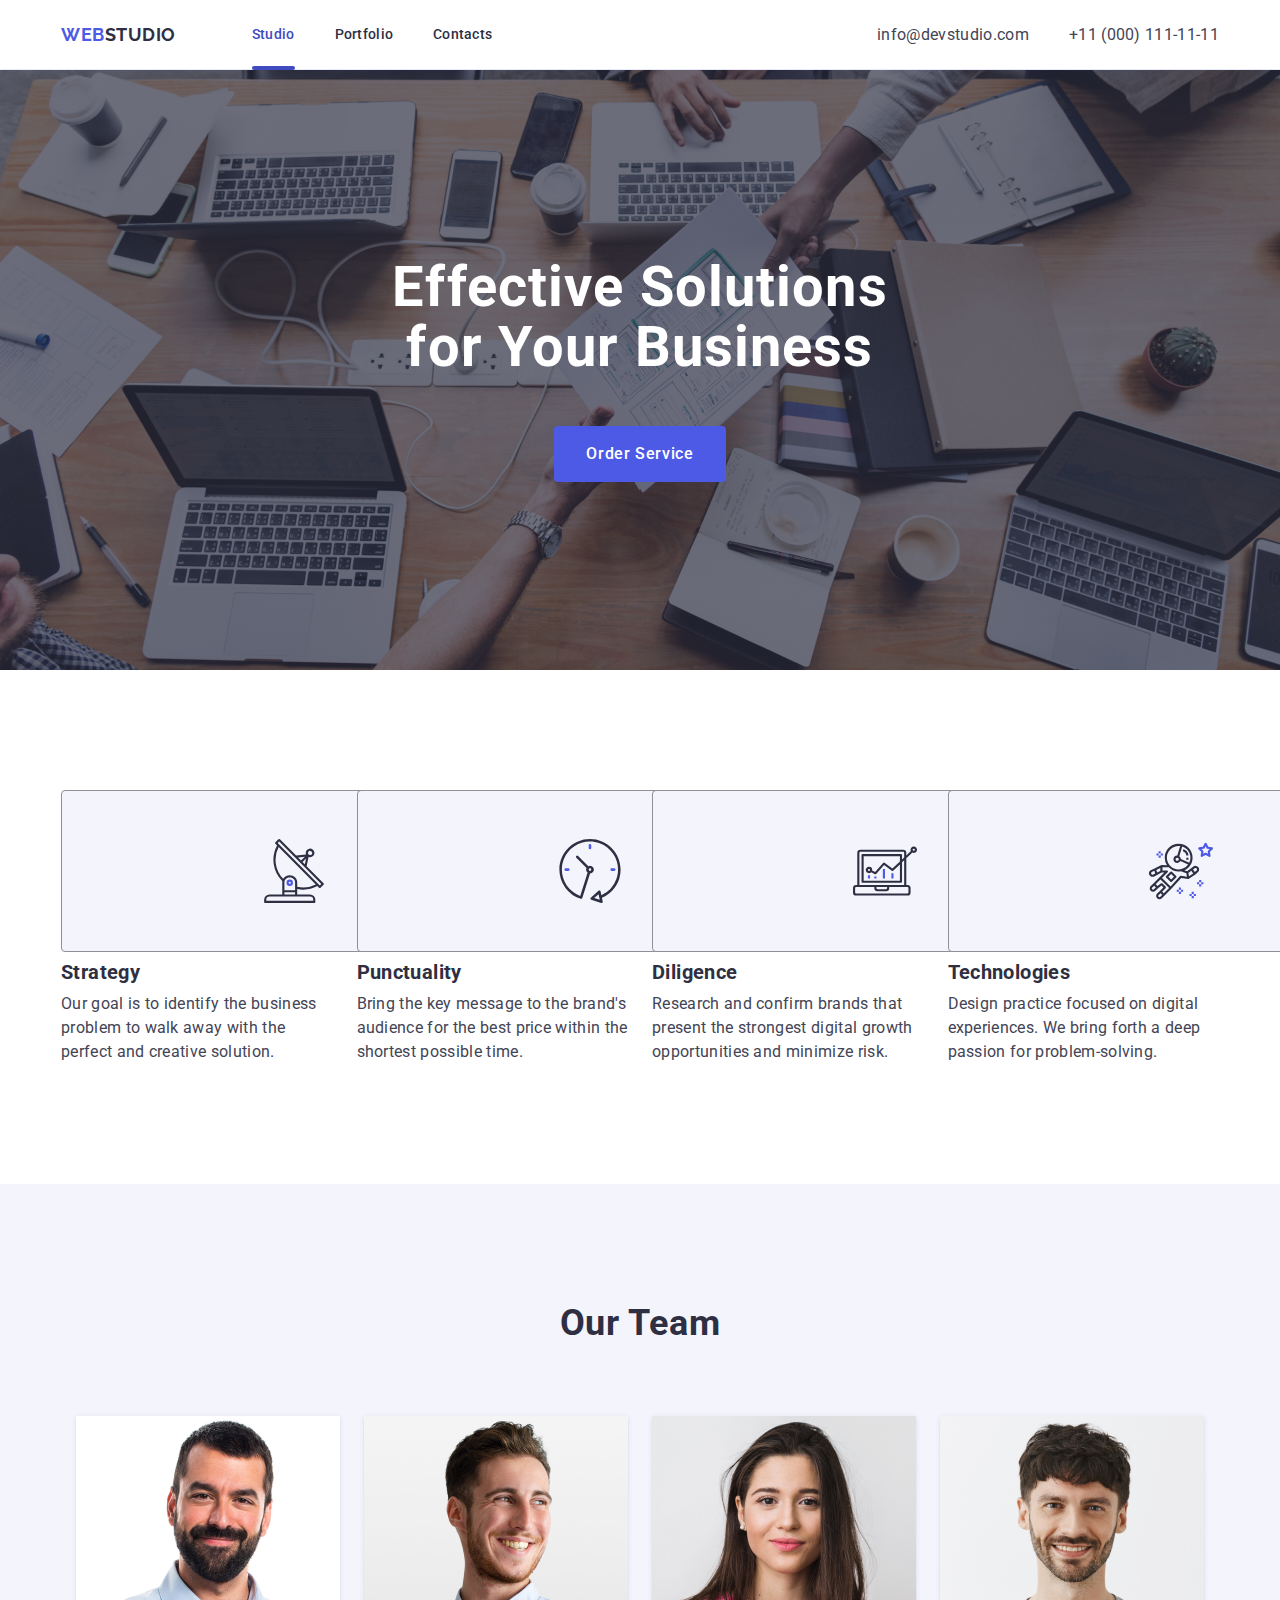
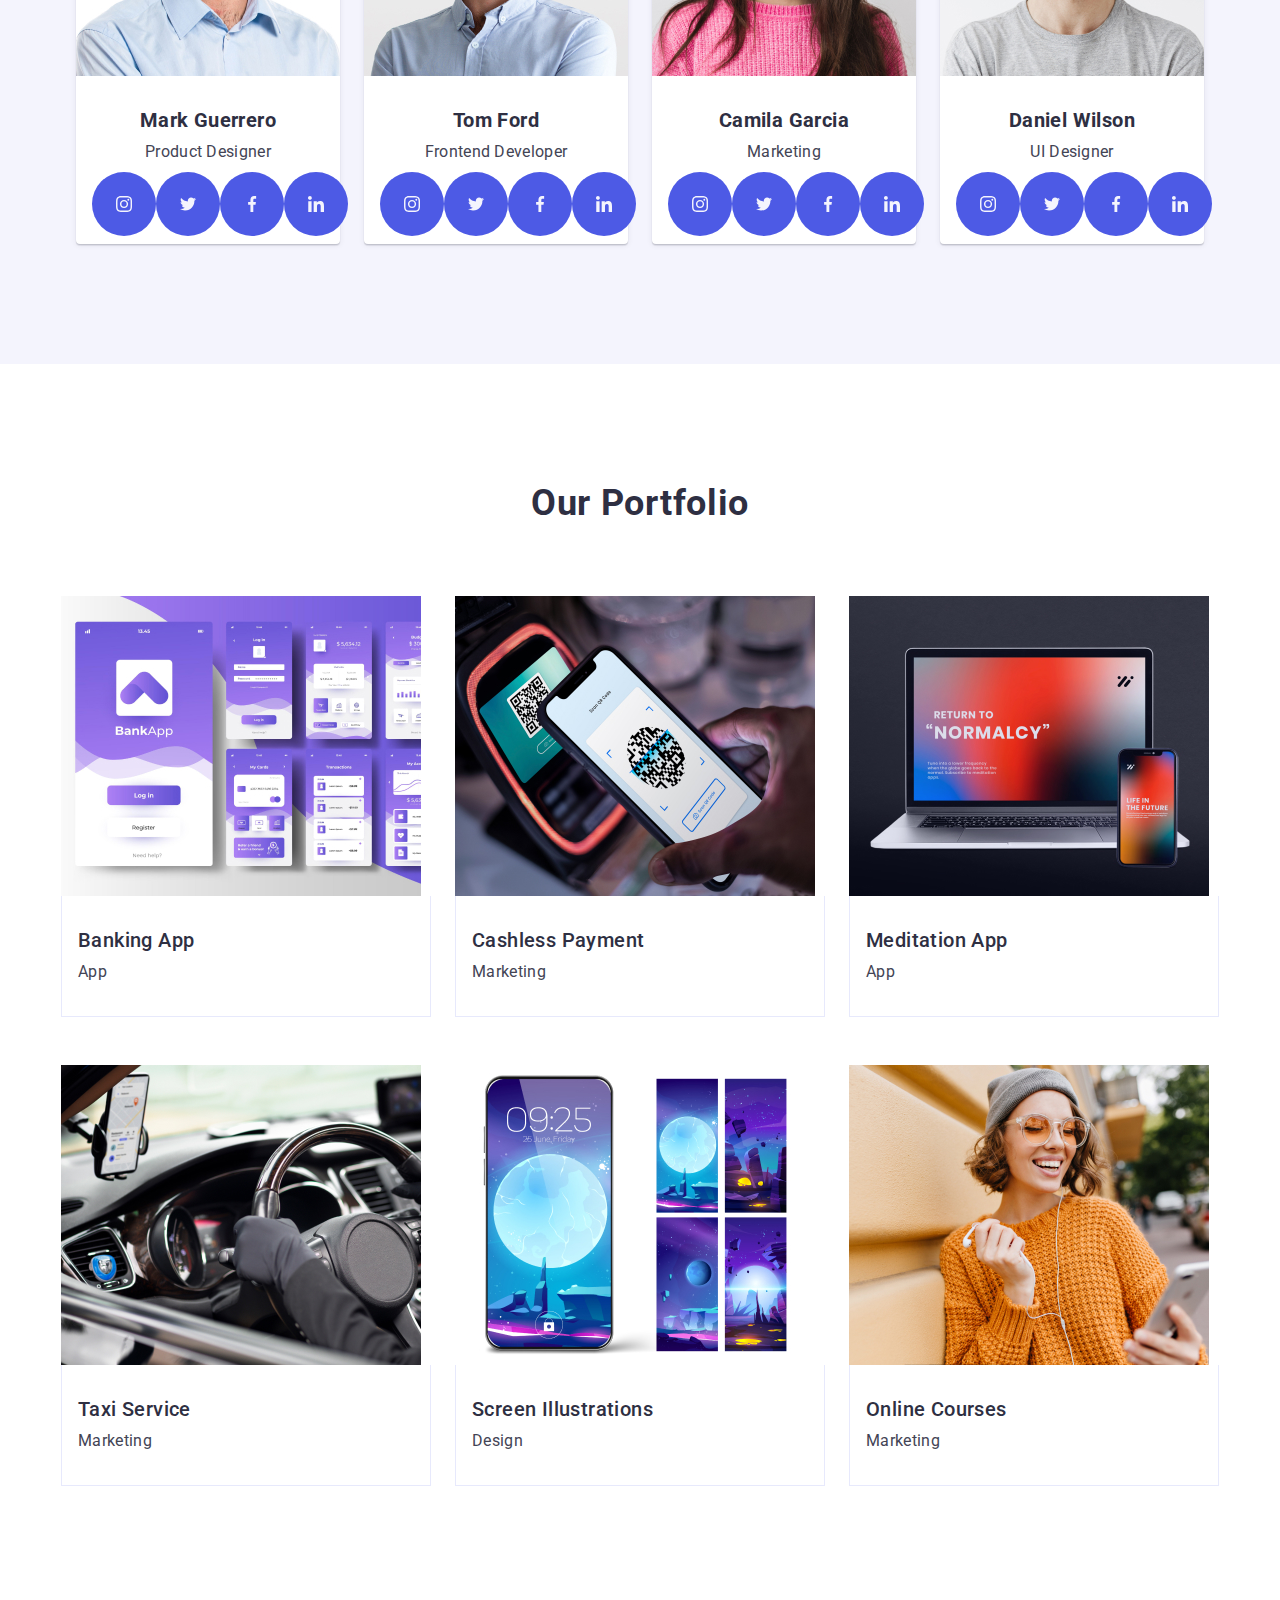
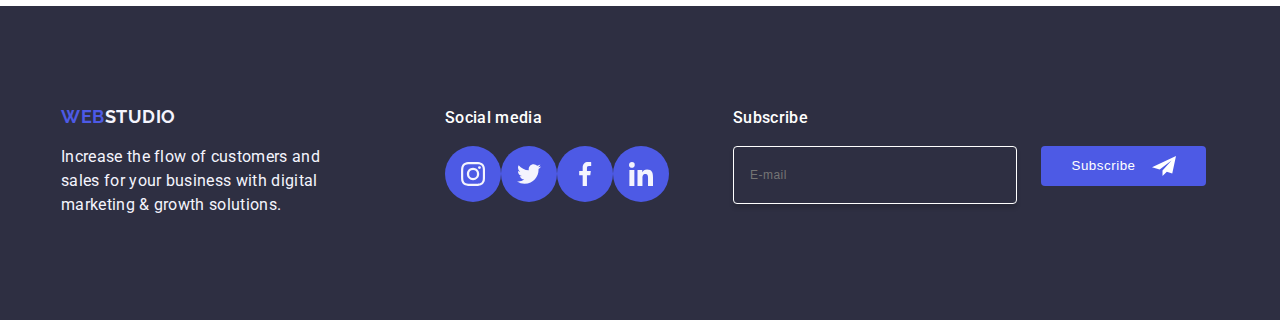
==== commit f15e6926: "Update index.html" ====
--- a/index.html
+++ b/index.html
@@ -62,7 +62,7 @@
       </div>
       <!-- MOBILE MENU -->
 
-      <div class="mobile-menu is-open">
+      <div class="mobile-menu">
         <button class="mobile-menu-btn" type="button">
           <svg class="mobile-menu-svg" width="8" height="8">
             <use href="./images/icons.svg#icon-close"></use>
--- a/css/styles.css
+++ b/css/styles.css
@@ -325,6 +325,10 @@
   background-color: #4d5ae5;
   border-radius: 50%;
   padding: 8px;
+}
+
+.mobile-svg {
+  fill: #f4f4fd;
 }
 
 /* <!-- SECTION HERO --> */
